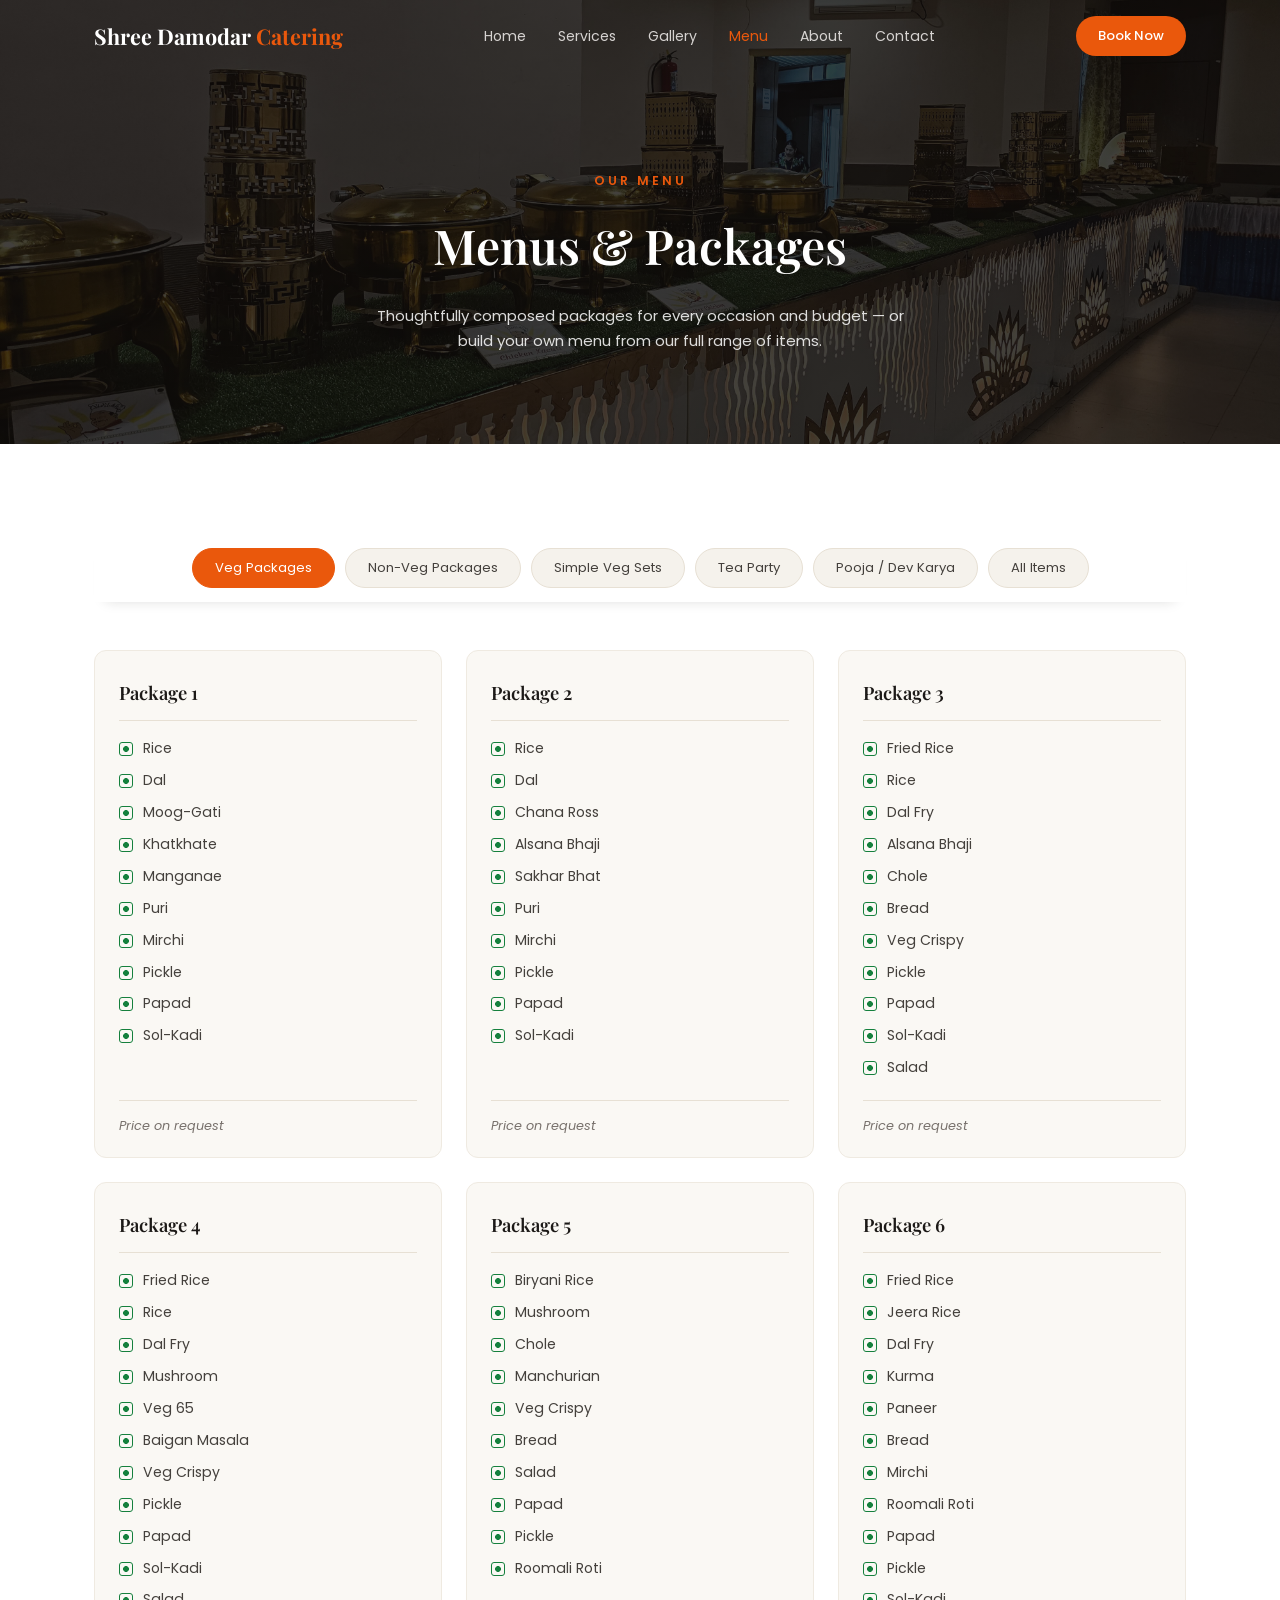
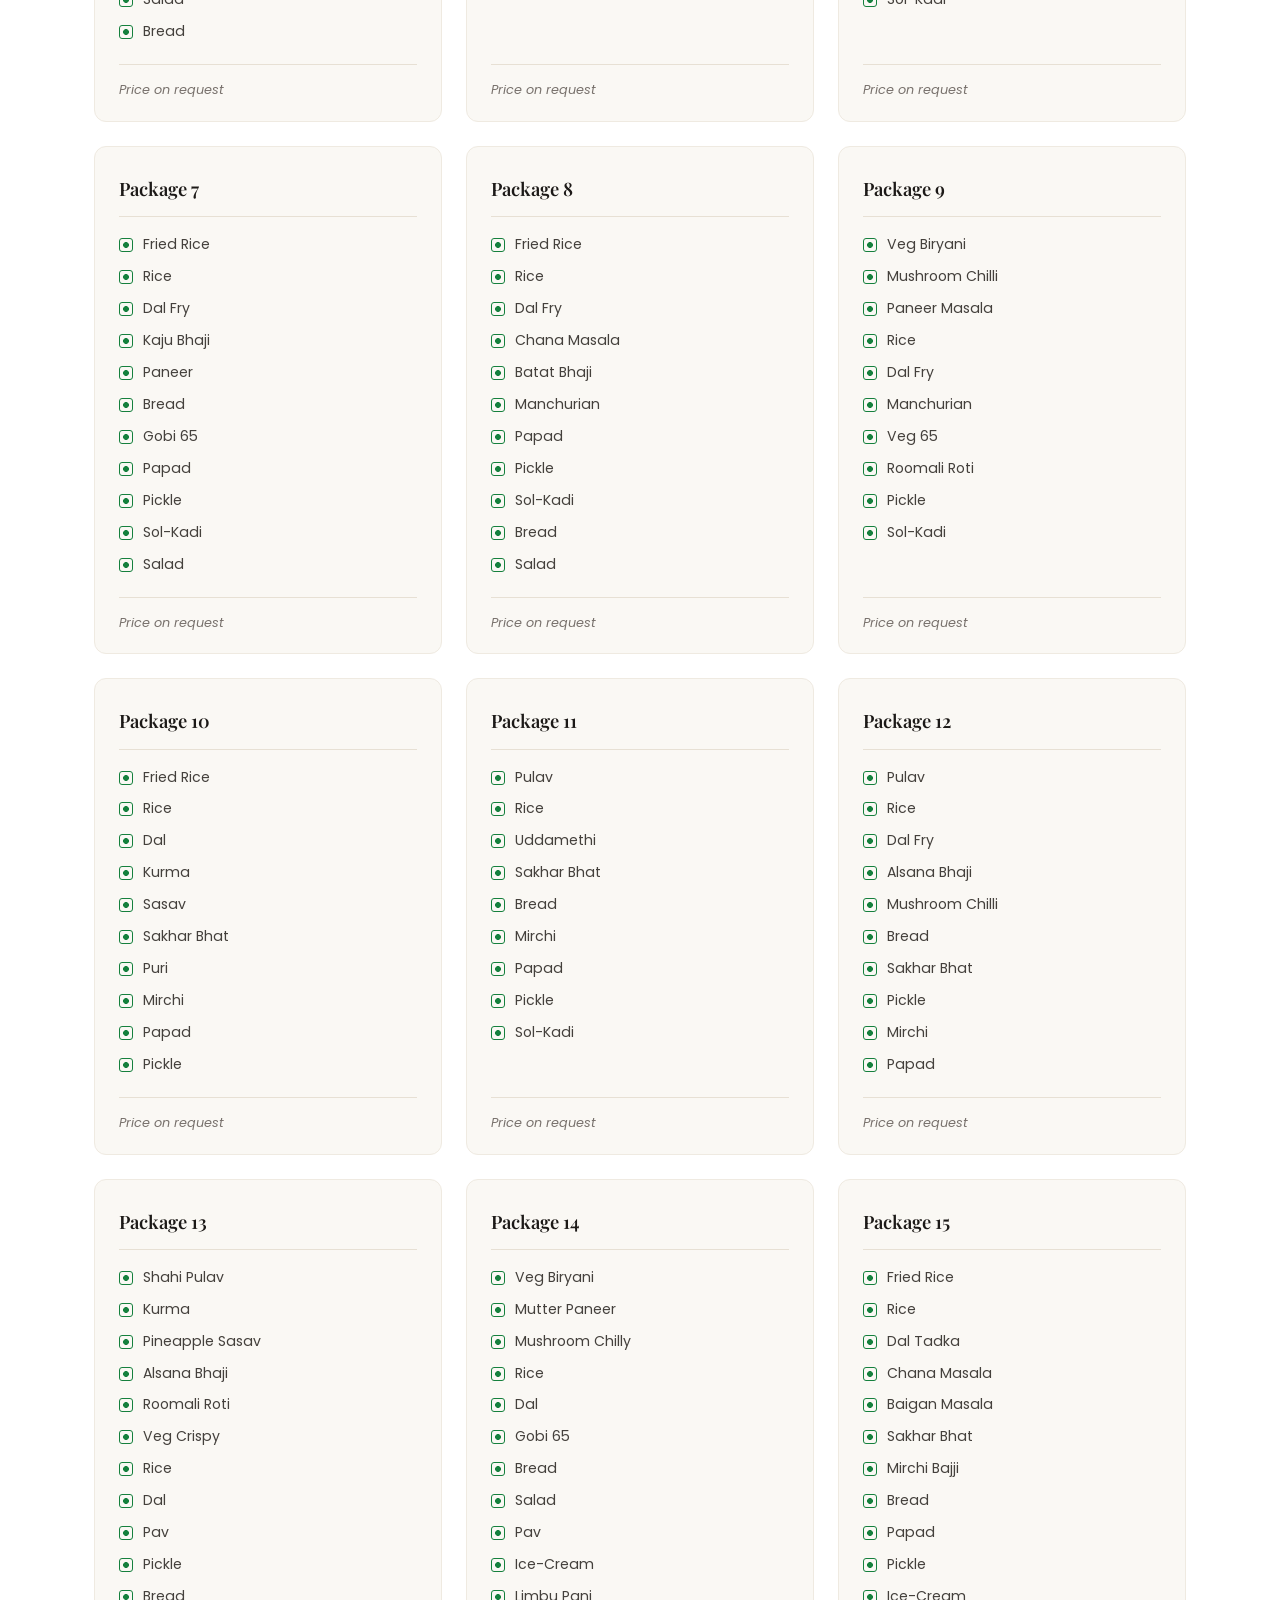
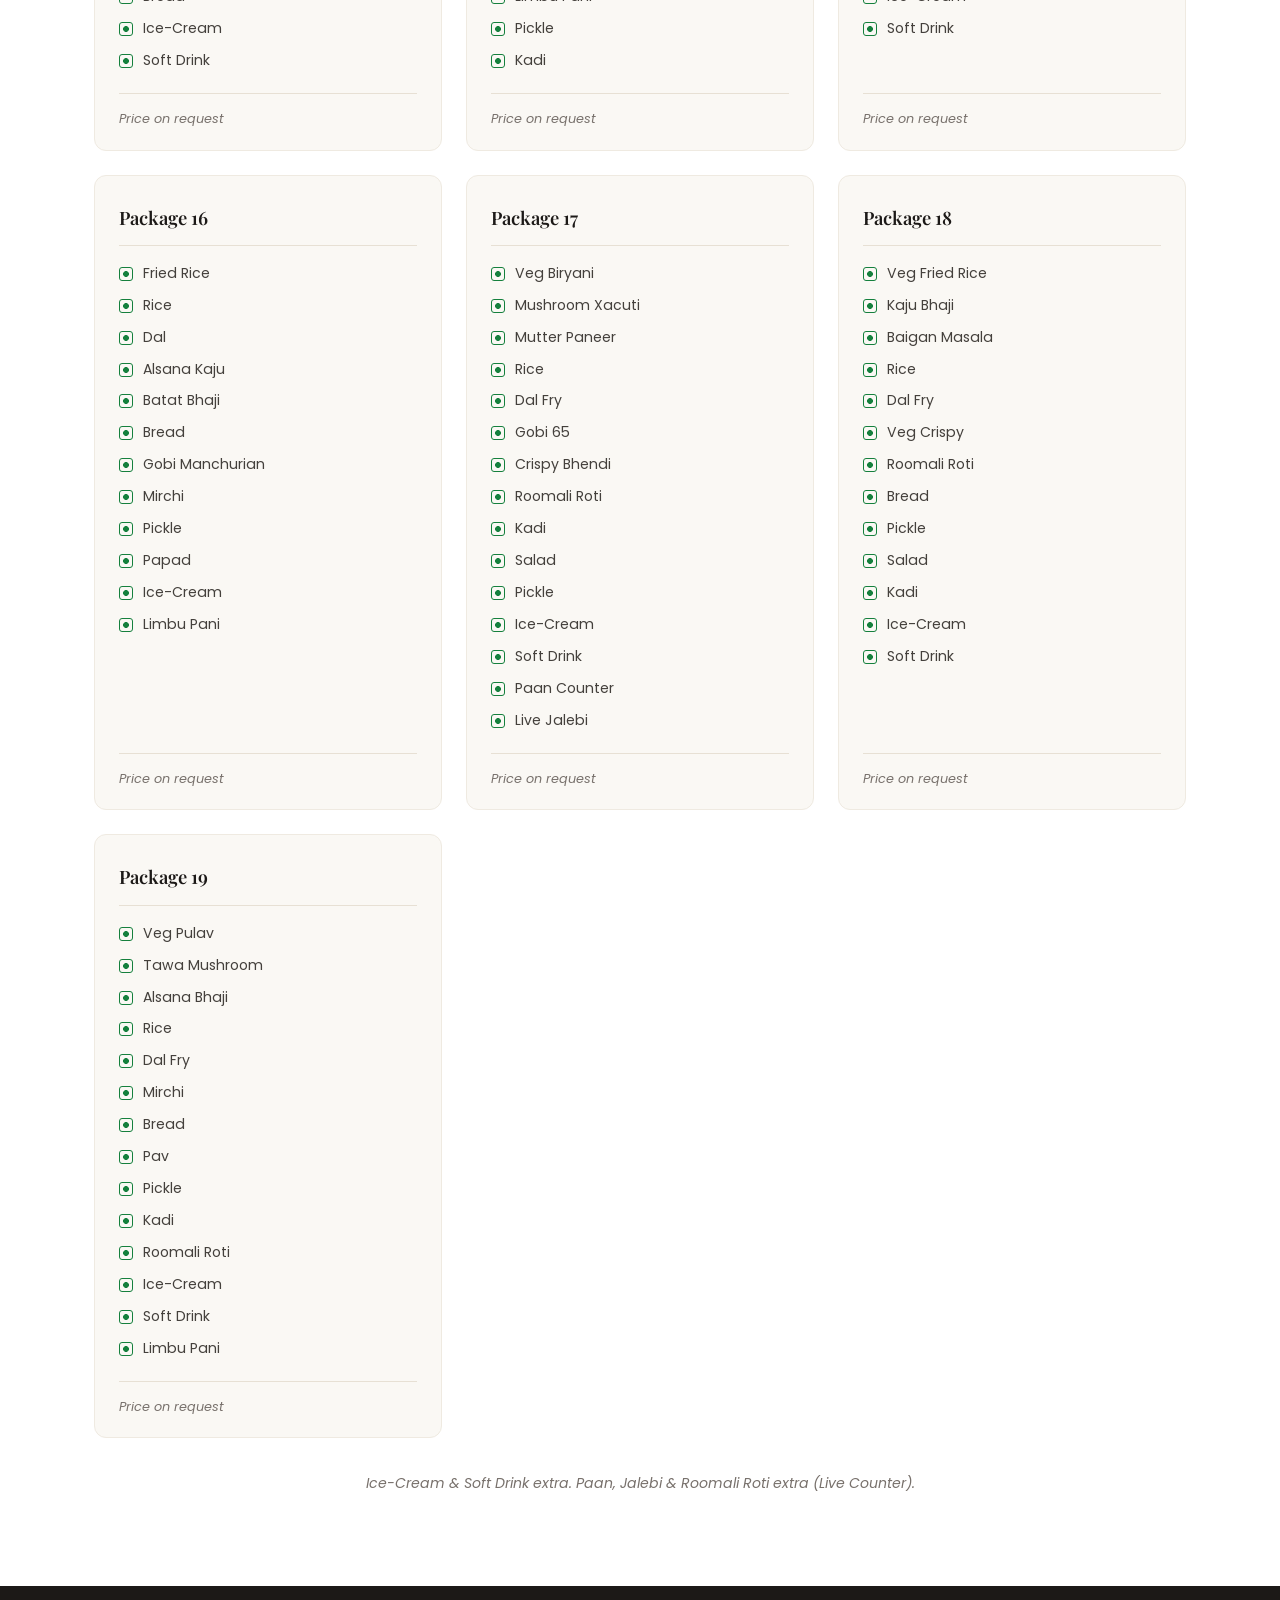
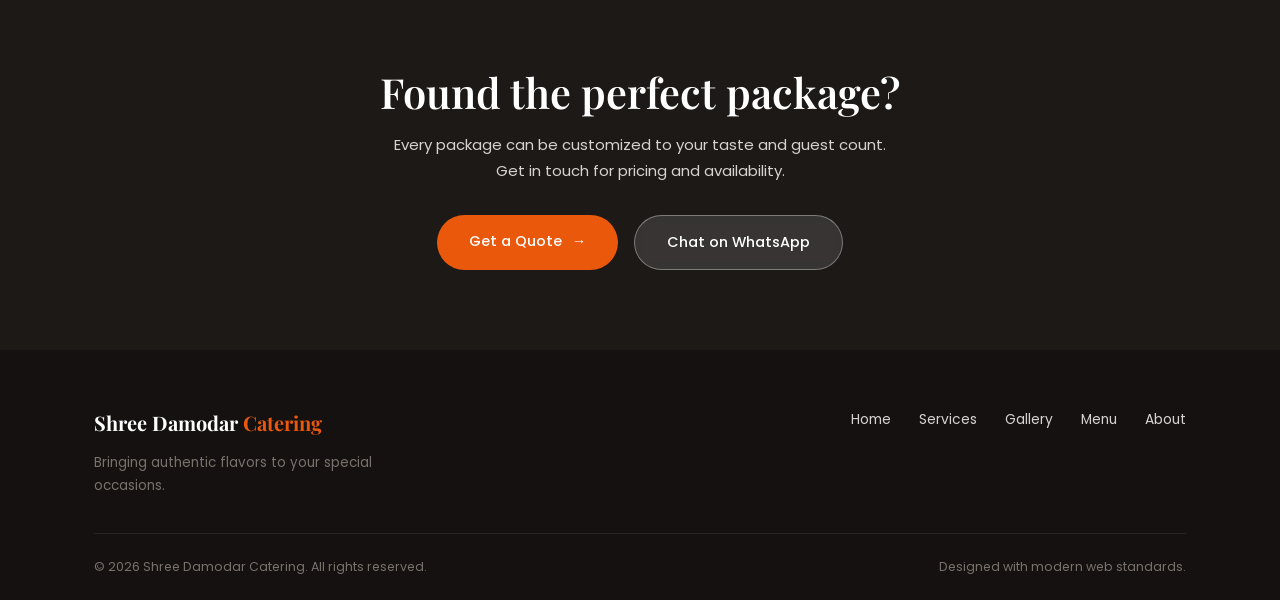
==== menu.html @ 3247e05e "Add interactive navigation and menu tab functionality - Implemented a responsive navigation toggle w" ====
<!DOCTYPE html>
<html lang="en">
<head>
    <meta charset="UTF-8">
    <meta name="viewport" content="width=device-width, initial-scale=1.0">
    <title>Menu &amp; Packages — Shree Damodar Catering</title>
    <meta name="description" content="Veg and non-veg catering packages, tea party menus and full list of items by Shree Damodar Catering, Navelim, Goa.">
    <link rel="stylesheet" href="styles.css">
    <link rel="preconnect" href="https://fonts.googleapis.com">
    <link rel="preconnect" href="https://fonts.gstatic.com" crossorigin>
    <link href="https://fonts.googleapis.com/css2?family=Playfair+Display:ital,wght@0,500;0,600;0,700;1,500&family=Poppins:wght@300;400;500;600&display=swap" rel="stylesheet">
</head>
<body>

    <!-- ============ NAVBAR ============ -->
    <header class="navbar" id="navbar">
        <div class="container nav-inner">
            <a href="index.html" class="brand">Shree&nbsp;Damodar <span>Catering</span></a>
            <nav>
                <ul class="nav-menu" id="nav-menu">
                    <li><a href="index.html">Home</a></li>
                    <li><a href="index.html#services">Services</a></li>
                    <li><a href="index.html#gallery">Gallery</a></li>
                    <li><a href="menu.html" class="nav-active">Menu</a></li>
                    <li><a href="index.html#about">About</a></li>
                    <li><a href="index.html#contact">Contact</a></li>
                    <li class="nav-cta-mobile"><a href="index.html#contact" class="btn btn-primary btn-sm">Book Now</a></li>
                </ul>
            </nav>
            <a href="index.html#contact" class="btn btn-primary btn-sm nav-cta">Book Now</a>
            <button class="nav-toggle" id="nav-toggle" aria-label="Toggle menu" aria-expanded="false">☰</button>
        </div>
    </header>

    <main>
        <!-- ============ PAGE HERO ============ -->
        <section class="page-hero">
            <div class="container">
                <span class="eyebrow">Our Menu</span>
                <h1>Menus &amp; Packages</h1>
                <p>Thoughtfully composed packages for every occasion and budget — or build your own menu from our full range of items.</p>
            </div>
        </section>

        <!-- ============ PACKAGES ============ -->
        <section class="menu-page section">
            <div class="container">
                <div class="menu-tabs" id="menu-tabs">
                    <button class="filter-pill pill-light active" data-tab="panel-veg">Veg Packages</button>
                    <button class="filter-pill pill-light" data-tab="panel-nonveg">Non-Veg Packages</button>
                    <button class="filter-pill pill-light" data-tab="panel-simple">Simple Veg Sets</button>
                    <button class="filter-pill pill-light" data-tab="panel-tea">Tea Party</button>
                    <button class="filter-pill pill-light" data-tab="panel-pooja">Pooja / Dev Karya</button>
                    <button class="filter-pill pill-light" data-tab="panel-alacarte">All Items</button>
                </div>

            <div class="tab-panel active" id="panel-veg">
                <div class="package-grid">
                    <article class="package-card">
                        <div class="pkg-head">
                            <h3>Package 1</h3>
                        </div>
                        <ul>
                            <li>Rice</li>
                            <li>Dal</li>
                            <li>Moog-Gati</li>
                            <li>Khatkhate</li>
                            <li>Manganae</li>
                            <li>Puri</li>
                            <li>Mirchi</li>
                            <li>Pickle</li>
                            <li>Papad</li>
                            <li>Sol-Kadi</li>
                        </ul>
                        <div class="pkg-foot">
                            <span class="pkg-price">Price on request</span>
                        </div>
                    </article>
                    <article class="package-card">
                        <div class="pkg-head">
                            <h3>Package 2</h3>
                        </div>
                        <ul>
                            <li>Rice</li>
                            <li>Dal</li>
                            <li>Chana Ross</li>
                            <li>Alsana Bhaji</li>
                            <li>Sakhar Bhat</li>
                            <li>Puri</li>
                            <li>Mirchi</li>
                            <li>Pickle</li>
                            <li>Papad</li>
                            <li>Sol-Kadi</li>
                        </ul>
                        <div class="pkg-foot">
                            <span class="pkg-price">Price on request</span>
                        </div>
                    </article>
                    <article class="package-card">
                        <div class="pkg-head">
                            <h3>Package 3</h3>
                        </div>
                        <ul>
                            <li>Fried Rice</li>
                            <li>Rice</li>
                            <li>Dal Fry</li>
                            <li>Alsana Bhaji</li>
                            <li>Chole</li>
                            <li>Bread</li>
                            <li>Veg Crispy</li>
                            <li>Pickle</li>
                            <li>Papad</li>
                            <li>Sol-Kadi</li>
                            <li>Salad</li>
                        </ul>
                        <div class="pkg-foot">
                            <span class="pkg-price">Price on request</span>
                        </div>
                    </article>
                    <article class="package-card">
                        <div class="pkg-head">
                            <h3>Package 4</h3>
                        </div>
                        <ul>
                            <li>Fried Rice</li>
                            <li>Rice</li>
                            <li>Dal Fry</li>
                            <li>Mushroom</li>
                            <li>Veg 65</li>
                            <li>Baigan Masala</li>
                            <li>Veg Crispy</li>
                            <li>Pickle</li>
                            <li>Papad</li>
                            <li>Sol-Kadi</li>
                            <li>Salad</li>
                            <li>Bread</li>
                        </ul>
                        <div class="pkg-foot">
                            <span class="pkg-price">Price on request</span>
                        </div>
                    </article>
                    <article class="package-card">
                        <div class="pkg-head">
                            <h3>Package 5</h3>
                        </div>
                        <ul>
                            <li>Biryani Rice</li>
                            <li>Mushroom</li>
                            <li>Chole</li>
                            <li>Manchurian</li>
                            <li>Veg Crispy</li>
                            <li>Bread</li>
                            <li>Salad</li>
                            <li>Papad</li>
                            <li>Pickle</li>
                            <li>Roomali Roti</li>
                        </ul>
                        <div class="pkg-foot">
                            <span class="pkg-price">Price on request</span>
                        </div>
                    </article>
                    <article class="package-card">
                        <div class="pkg-head">
                            <h3>Package 6</h3>
                        </div>
                        <ul>
                            <li>Fried Rice</li>
                            <li>Jeera Rice</li>
                            <li>Dal Fry</li>
                            <li>Kurma</li>
                            <li>Paneer</li>
                            <li>Bread</li>
                            <li>Mirchi</li>
                            <li>Roomali Roti</li>
                            <li>Papad</li>
                            <li>Pickle</li>
                            <li>Sol-Kadi</li>
                        </ul>
                        <div class="pkg-foot">
                            <span class="pkg-price">Price on request</span>
                        </div>
                    </article>
                    <article class="package-card">
                        <div class="pkg-head">
                            <h3>Package 7</h3>
                        </div>
                        <ul>
                            <li>Fried Rice</li>
                            <li>Rice</li>
                            <li>Dal Fry</li>
                            <li>Kaju Bhaji</li>
                            <li>Paneer</li>
                            <li>Bread</li>
                            <li>Gobi 65</li>
                            <li>Papad</li>
                            <li>Pickle</li>
                            <li>Sol-Kadi</li>
                            <li>Salad</li>
                        </ul>
                        <div class="pkg-foot">
                            <span class="pkg-price">Price on request</span>
                        </div>
                    </article>
                    <article class="package-card">
                        <div class="pkg-head">
                            <h3>Package 8</h3>
                        </div>
                        <ul>
                            <li>Fried Rice</li>
                            <li>Rice</li>
                            <li>Dal Fry</li>
                            <li>Chana Masala</li>
                            <li>Batat Bhaji</li>
                            <li>Manchurian</li>
                            <li>Papad</li>
                            <li>Pickle</li>
                            <li>Sol-Kadi</li>
                            <li>Bread</li>
                            <li>Salad</li>
                        </ul>
                        <div class="pkg-foot">
                            <span class="pkg-price">Price on request</span>
                        </div>
                    </article>
                    <article class="package-card">
                        <div class="pkg-head">
                            <h3>Package 9</h3>
                        </div>
                        <ul>
                            <li>Veg Biryani</li>
                            <li>Mushroom Chilli</li>
                            <li>Paneer Masala</li>
                            <li>Rice</li>
                            <li>Dal Fry</li>
                            <li>Manchurian</li>
                            <li>Veg 65</li>
                            <li>Roomali Roti</li>
                            <li>Pickle</li>
                            <li>Sol-Kadi</li>
                        </ul>
                        <div class="pkg-foot">
                            <span class="pkg-price">Price on request</span>
                        </div>
                    </article>
                    <article class="package-card">
                        <div class="pkg-head">
                            <h3>Package 10</h3>
                        </div>
                        <ul>
                            <li>Fried Rice</li>
                            <li>Rice</li>
                            <li>Dal</li>
                            <li>Kurma</li>
                            <li>Sasav</li>
                            <li>Sakhar Bhat</li>
                            <li>Puri</li>
                            <li>Mirchi</li>
                            <li>Papad</li>
                            <li>Pickle</li>
                        </ul>
                        <div class="pkg-foot">
                            <span class="pkg-price">Price on request</span>
                        </div>
                    </article>
                    <article class="package-card">
                        <div class="pkg-head">
                            <h3>Package 11</h3>
                        </div>
                        <ul>
                            <li>Pulav</li>
                            <li>Rice</li>
                            <li>Uddamethi</li>
                            <li>Sakhar Bhat</li>
                            <li>Bread</li>
                            <li>Mirchi</li>
                            <li>Papad</li>
                            <li>Pickle</li>
                            <li>Sol-Kadi</li>
                        </ul>
                        <div class="pkg-foot">
                            <span class="pkg-price">Price on request</span>
                        </div>
                    </article>
                    <article class="package-card">
                        <div class="pkg-head">
                            <h3>Package 12</h3>
                        </div>
                        <ul>
                            <li>Pulav</li>
                            <li>Rice</li>
                            <li>Dal Fry</li>
                            <li>Alsana Bhaji</li>
                            <li>Mushroom Chilli</li>
                            <li>Bread</li>
                            <li>Sakhar Bhat</li>
                            <li>Pickle</li>
                            <li>Mirchi</li>
                            <li>Papad</li>
                        </ul>
                        <div class="pkg-foot">
                            <span class="pkg-price">Price on request</span>
                        </div>
                    </article>
                    <article class="package-card">
                        <div class="pkg-head">
                            <h3>Package 13</h3>
                        </div>
                        <ul>
                            <li>Shahi Pulav</li>
                            <li>Kurma</li>
                            <li>Pineapple Sasav</li>
                            <li>Alsana Bhaji</li>
                            <li>Roomali Roti</li>
                            <li>Veg Crispy</li>
                            <li>Rice</li>
                            <li>Dal</li>
                            <li>Pav</li>
                            <li>Pickle</li>
                            <li>Bread</li>
                            <li>Ice-Cream</li>
                            <li>Soft Drink</li>
                        </ul>
                        <div class="pkg-foot">
                            <span class="pkg-price">Price on request</span>
                        </div>
                    </article>
                    <article class="package-card">
                        <div class="pkg-head">
                            <h3>Package 14</h3>
                        </div>
                        <ul>
                            <li>Veg Biryani</li>
                            <li>Mutter Paneer</li>
                            <li>Mushroom Chilly</li>
                            <li>Rice</li>
                            <li>Dal</li>
                            <li>Gobi 65</li>
                            <li>Bread</li>
                            <li>Salad</li>
                            <li>Pav</li>
                            <li>Ice-Cream</li>
                            <li>Limbu Pani</li>
                            <li>Pickle</li>
                            <li>Kadi</li>
                        </ul>
                        <div class="pkg-foot">
                            <span class="pkg-price">Price on request</span>
                        </div>
                    </article>
                    <article class="package-card">
                        <div class="pkg-head">
                            <h3>Package 15</h3>
                        </div>
                        <ul>
                            <li>Fried Rice</li>
                            <li>Rice</li>
                            <li>Dal Tadka</li>
                            <li>Chana Masala</li>
                            <li>Baigan Masala</li>
                            <li>Sakhar Bhat</li>
                            <li>Mirchi Bajji</li>
                            <li>Bread</li>
                            <li>Papad</li>
                            <li>Pickle</li>
                            <li>Ice-Cream</li>
                            <li>Soft Drink</li>
                        </ul>
                        <div class="pkg-foot">
                            <span class="pkg-price">Price on request</span>
                        </div>
                    </article>
                    <article class="package-card">
                        <div class="pkg-head">
                            <h3>Package 16</h3>
                        </div>
                        <ul>
                            <li>Fried Rice</li>
                            <li>Rice</li>
                            <li>Dal</li>
                            <li>Alsana Kaju</li>
                            <li>Batat Bhaji</li>
                            <li>Bread</li>
                            <li>Gobi Manchurian</li>
                            <li>Mirchi</li>
                            <li>Pickle</li>
                            <li>Papad</li>
                            <li>Ice-Cream</li>
                            <li>Limbu Pani</li>
                        </ul>
                        <div class="pkg-foot">
                            <span class="pkg-price">Price on request</span>
                        </div>
                    </article>
                    <article class="package-card">
                        <div class="pkg-head">
                            <h3>Package 17</h3>
                        </div>
                        <ul>
                            <li>Veg Biryani</li>
                            <li>Mushroom Xacuti</li>
                            <li>Mutter Paneer</li>
                            <li>Rice</li>
                            <li>Dal Fry</li>
                            <li>Gobi 65</li>
                            <li>Crispy Bhendi</li>
                            <li>Roomali Roti</li>
                            <li>Kadi</li>
                            <li>Salad</li>
                            <li>Pickle</li>
                            <li>Ice-Cream</li>
                            <li>Soft Drink</li>
                            <li>Paan Counter</li>
                            <li>Live Jalebi</li>
                        </ul>
                        <div class="pkg-foot">
                            <span class="pkg-price">Price on request</span>
                        </div>
                    </article>
                    <article class="package-card">
                        <div class="pkg-head">
                            <h3>Package 18</h3>
                        </div>
                        <ul>
                            <li>Veg Fried Rice</li>
                            <li>Kaju Bhaji</li>
                            <li>Baigan Masala</li>
                            <li>Rice</li>
                            <li>Dal Fry</li>
                            <li>Veg Crispy</li>
                            <li>Roomali Roti</li>
                            <li>Bread</li>
                            <li>Pickle</li>
                            <li>Salad</li>
                            <li>Kadi</li>
                            <li>Ice-Cream</li>
                            <li>Soft Drink</li>
                        </ul>
                        <div class="pkg-foot">
                            <span class="pkg-price">Price on request</span>
                        </div>
                    </article>
                    <article class="package-card">
                        <div class="pkg-head">
                            <h3>Package 19</h3>
                        </div>
                        <ul>
                            <li>Veg Pulav</li>
                            <li>Tawa Mushroom</li>
                            <li>Alsana Bhaji</li>
                            <li>Rice</li>
                            <li>Dal Fry</li>
                            <li>Mirchi</li>
                            <li>Bread</li>
                            <li>Pav</li>
                            <li>Pickle</li>
                            <li>Kadi</li>
                            <li>Roomali Roti</li>
                            <li>Ice-Cream</li>
                            <li>Soft Drink</li>
                            <li>Limbu Pani</li>
                        </ul>
                        <div class="pkg-foot">
                            <span class="pkg-price">Price on request</span>
                        </div>
                    </article>
                </div>
                <p class="menu-notes">Ice-Cream &amp; Soft Drink extra. Paan, Jalebi &amp; Roomali Roti extra (Live Counter).</p>
            </div>
            <div class="tab-panel" id="panel-nonveg">
                <div class="package-grid">
                    <article class="package-card">
                        <div class="pkg-head">
                            <h3>Package 1</h3>
                        </div>
                        <ul>
                            <li class="nv">Chicken Xacuti</li>
                            <li>Fried Rice</li>
                            <li>Veg Gravy</li>
                            <li>Bread</li>
                            <li>Salad</li>
                        </ul>
                        <div class="pkg-foot">
                            <span class="pkg-price">Price on request</span>
                        </div>
                    </article>
                    <article class="package-card">
                        <div class="pkg-head">
                            <h3>Package 2</h3>
                        </div>
                        <ul>
                            <li class="nv">Chicken Xacuti</li>
                            <li class="nv">Chicken Sukka</li>
                            <li>Fried Rice</li>
                            <li>Veg Gravy</li>
                            <li>Rice</li>
                            <li class="nv">Prawns Curry</li>
                            <li>Bread</li>
                            <li>Salad</li>
                        </ul>
                        <div class="pkg-foot">
                            <span class="pkg-price">Price on request</span>
                        </div>
                    </article>
                    <article class="package-card">
                        <div class="pkg-head">
                            <h3>Package 3</h3>
                        </div>
                        <ul>
                            <li class="nv">Chicken Masala</li>
                            <li class="nv">Butter Chicken</li>
                            <li>Fried Rice</li>
                            <li>Rice</li>
                            <li class="nv">Prawns Curry</li>
                            <li>Veg Gravy</li>
                            <li>Bread</li>
                            <li>Salad</li>
                        </ul>
                        <div class="pkg-foot">
                            <span class="pkg-price">Price on request</span>
                        </div>
                    </article>
                    <article class="package-card">
                        <div class="pkg-head">
                            <h3>Package 4</h3>
                        </div>
                        <ul>
                            <li class="nv">Butter Chicken</li>
                            <li class="nv">Chilli Chicken</li>
                            <li>Fried Rice</li>
                            <li>Veg Gravy</li>
                            <li class="nv">Chicken 65</li>
                            <li>Bread</li>
                            <li>Salad</li>
                            <li>Roomali Roti</li>
                        </ul>
                        <div class="pkg-foot">
                            <span class="pkg-price">Price on request</span>
                        </div>
                    </article>
                    <article class="package-card">
                        <div class="pkg-head">
                            <h3>Package 5</h3>
                        </div>
                        <ul>
                            <li class="nv">Chicken Biryani</li>
                            <li class="nv">Chicken Gravy</li>
                            <li class="nv">Chicken 65</li>
                            <li>Veg Gravy</li>
                            <li>Bread</li>
                            <li>Salad</li>
                            <li>Veg Pulav</li>
                        </ul>
                        <div class="pkg-foot">
                            <span class="pkg-price">Price on request</span>
                        </div>
                    </article>
                    <article class="package-card">
                        <div class="pkg-head">
                            <h3>Package 6</h3>
                        </div>
                        <ul>
                            <li class="nv">Chicken Xacuti</li>
                            <li class="nv">Chicken Cafreal</li>
                            <li>Fried Rice</li>
                            <li>Rice</li>
                            <li class="nv">Prawns Curry</li>
                            <li>Veg Gravy</li>
                            <li>Bread</li>
                            <li>Salad</li>
                            <li>Roomali Roti</li>
                            <li class="nv">Chicken 65</li>
                        </ul>
                        <div class="pkg-foot">
                            <span class="pkg-price">Price on request</span>
                        </div>
                    </article>
                    <article class="package-card">
                        <div class="pkg-head">
                            <h3>Package 7</h3>
                        </div>
                        <ul>
                            <li class="nv">Chicken Xacuti</li>
                            <li class="nv">Chilli Chicken</li>
                            <li>Fried Rice</li>
                            <li>Veg Gravy</li>
                            <li>Gobi Manchurian</li>
                            <li>Noodles</li>
                            <li>Rice</li>
                            <li class="nv">Prawns Curry</li>
                            <li class="nv">Kismoor</li>
                            <li>Bread</li>
                            <li>Salad</li>
                            <li class="nv">Chicken 65</li>
                        </ul>
                        <div class="pkg-foot">
                            <span class="pkg-price">Price on request</span>
                        </div>
                    </article>
                    <article class="package-card">
                        <div class="pkg-head">
                            <h3>Package 8</h3>
                        </div>
                        <ul>
                            <li>Fried Rice</li>
                            <li class="nv">Chicken Sukka</li>
                            <li class="nv">Chicken 65</li>
                            <li class="nv">Mutton Xacuti</li>
                            <li>Veg Gravy</li>
                            <li>Veg Manchurian</li>
                            <li>Noodles</li>
                            <li>Rice</li>
                            <li class="nv">Prawns Curry</li>
                            <li class="nv">Kismoor</li>
                            <li>Bread</li>
                            <li>Salad</li>
                            <li>Roomali Roti</li>
                        </ul>
                        <div class="pkg-foot">
                            <span class="pkg-price">Price on request</span>
                        </div>
                    </article>
                    <article class="package-card">
                        <div class="pkg-head">
                            <h3>Package 9</h3>
                        </div>
                        <ul>
                            <li class="nv">Chicken Xacuti</li>
                            <li>Veg Gravy</li>
                            <li>Fried Rice</li>
                            <li>Rice</li>
                            <li class="nv">Prawns Curry</li>
                            <li>Salad</li>
                            <li>Bread</li>
                        </ul>
                        <div class="pkg-foot">
                            <span class="pkg-price">Price on request</span>
                        </div>
                    </article>
                    <article class="package-card">
                        <div class="pkg-head">
                            <h3>Package 10</h3>
                        </div>
                        <ul>
                            <li class="nv">Chicken Xacuti</li>
                            <li class="nv">Chicken 65</li>
                            <li>Fried Rice</li>
                            <li>Rice</li>
                            <li class="nv">Prawns Curry</li>
                            <li>Bread</li>
                            <li>Salad</li>
                            <li class="nv">Kismoor</li>
                        </ul>
                        <div class="pkg-foot">
                            <span class="pkg-price">Price on request</span>
                        </div>
                    </article>
                </div>
                <p class="menu-notes">Ice-Cream &amp; Soft Drink extra. Fish Fry extra.</p>
            </div>
            <div class="tab-panel" id="panel-simple">
                <div class="package-grid">
                    <article class="package-card">
                        <div class="pkg-head">
                            <h3>Set 1</h3>
                        </div>
                        <ul>
                            <li>Rice</li>
                            <li>Dal</li>
                            <li>Moog-Gati</li>
                            <li>Khatkhate</li>
                            <li>Manganae</li>
                            <li>Suki Bhaji</li>
                            <li>Puri</li>
                            <li>Papad</li>
                            <li>Pickle</li>
                            <li>Kadi</li>
                            <li>Mirchi Bajji</li>
                        </ul>
                        <div class="pkg-foot">
                            <span class="pkg-price">Price on request</span>
                        </div>
                    </article>
                    <article class="package-card">
                        <div class="pkg-head">
                            <h3>Set 2</h3>
                        </div>
                        <ul>
                            <li>Pulav</li>
                            <li>Chana Masala</li>
                            <li>Batata Bhaji</li>
                            <li>Gobi Manchurian</li>
                            <li>Mirchi Bajji</li>
                            <li>Bread</li>
                            <li>Seviyan Kheer</li>
                        </ul>
                        <div class="pkg-foot">
                            <span class="pkg-price">Price on request</span>
                        </div>
                    </article>
                    <article class="package-card">
                        <div class="pkg-head">
                            <h3>Set 3</h3>
                        </div>
                        <ul>
                            <li>Fried Rice</li>
                            <li>Mushroom</li>
                            <li>Paneer</li>
                            <li>Gobi Manchurian</li>
                            <li>Mirchi Bajji</li>
                            <li>Bread</li>
                            <li>Seviyan Kheer</li>
                        </ul>
                        <div class="pkg-foot">
                            <span class="pkg-price">Price on request</span>
                        </div>
                    </article>
                    <article class="package-card">
                        <div class="pkg-head">
                            <h3>Set 4</h3>
                        </div>
                        <ul>
                            <li>Fried Rice</li>
                            <li>Alsana Bhaji</li>
                            <li>Chole</li>
                            <li>Gobi 65</li>
                            <li>Mirchi Bajji</li>
                            <li>Bread</li>
                            <li>Seviyan Kheer</li>
                        </ul>
                        <div class="pkg-foot">
                            <span class="pkg-price">Price on request</span>
                        </div>
                    </article>
                    <article class="package-card">
                        <div class="pkg-head">
                            <h3>Set 5</h3>
                        </div>
                        <ul>
                            <li>Fried Rice</li>
                            <li>Matar Paneer</li>
                            <li>Kurma</li>
                            <li>Gobi Manchurian</li>
                            <li>Mirchi Bajji</li>
                            <li>Bread</li>
                            <li>Sakhar Bhat</li>
                        </ul>
                        <div class="pkg-foot">
                            <span class="pkg-price">Price on request</span>
                        </div>
                    </article>
                    <article class="package-card">
                        <div class="pkg-head">
                            <h3>Set 6</h3>
                        </div>
                        <ul>
                            <li>Fried Rice</li>
                            <li>Chole</li>
                            <li>Alsana Bhaji</li>
                            <li>Rice</li>
                            <li>Dal Fry</li>
                            <li>Bread</li>
                            <li>Sakhar Bhat</li>
                        </ul>
                        <div class="pkg-foot">
                            <span class="pkg-price">Price on request</span>
                        </div>
                    </article>
                    <article class="package-card">
                        <div class="pkg-head">
                            <h3>Set 7</h3>
                        </div>
                        <ul>
                            <li>Veg Biryani</li>
                            <li>Kurma</li>
                            <li>Raita</li>
                            <li>Mirchi Bajji</li>
                            <li>Gobi Manchurian</li>
                        </ul>
                        <div class="pkg-foot">
                            <span class="pkg-price">Price on request</span>
                        </div>
                    </article>
                    <article class="package-card">
                        <div class="pkg-head">
                            <h3>Set 8</h3>
                        </div>
                        <ul>
                            <li>Rice</li>
                            <li>Dal</li>
                            <li>Chana Ross</li>
                            <li>Khatkhate</li>
                            <li>Manganae</li>
                            <li>Mirchi Bajji</li>
                            <li>Kadi</li>
                            <li>Papad</li>
                            <li>Pickle</li>
                        </ul>
                        <div class="pkg-foot">
                            <span class="pkg-price">Price on request</span>
                        </div>
                    </article>
                    <article class="package-card">
                        <div class="pkg-head">
                            <h3>Set 9</h3>
                        </div>
                        <ul>
                            <li>Rice</li>
                            <li>Uddamethi</li>
                            <li>Alsana Bhaji</li>
                            <li>Suki Bhaji</li>
                            <li>Mirchi Bajji</li>
                            <li>Puri</li>
                            <li>Papad</li>
                        </ul>
                        <div class="pkg-foot">
                            <span class="pkg-price">Price on request</span>
                        </div>
                    </article>
                    <article class="package-card">
                        <div class="pkg-head">
                            <h3>Set 10</h3>
                        </div>
                        <ul>
                            <li>Fried Rice</li>
                            <li>Alsana Bhaji</li>
                            <li>Mushroom Chilly</li>
                            <li>Mirchi Bajji</li>
                            <li>Carrot Kheer</li>
                            <li>Bread</li>
                            <li>Soft Drink</li>
                        </ul>
                        <div class="pkg-foot">
                            <span class="pkg-price">Price on request</span>
                        </div>
                    </article>
                    <article class="package-card">
                        <div class="pkg-head">
                            <h3>Set 11</h3>
                        </div>
                        <ul>
                            <li>Fried Rice</li>
                            <li>Mushroom</li>
                            <li>Pineapple Sasav</li>
                            <li>Gobi Manchurian</li>
                            <li>Mirchi Bajji</li>
                            <li>Bread</li>
                            <li>Salad</li>
                            <li>Seviyan Kheer</li>
                            <li>Soft Drink</li>
                        </ul>
                        <div class="pkg-foot">
                            <span class="pkg-price">Price on request</span>
                        </div>
                    </article>
                    <article class="package-card">
                        <div class="pkg-head">
                            <h3>Set 12</h3>
                        </div>
                        <ul>
                            <li>Pulav</li>
                            <li>Chole</li>
                            <li>Kurma</li>
                            <li>Bread</li>
                            <li>Seviyan Kheer</li>
                        </ul>
                        <div class="pkg-foot">
                            <span class="pkg-price">Price on request</span>
                        </div>
                    </article>
                    <article class="package-card">
                        <div class="pkg-head">
                            <h3>Set 13</h3>
                        </div>
                        <ul>
                            <li>Fried Rice</li>
                            <li>Alsana Bhaji</li>
                            <li>Mushroom Chilly</li>
                            <li>Mirchi Bajji</li>
                            <li>Gobi Manchurian</li>
                            <li>Bread</li>
                            <li>Salad</li>
                            <li>Seviyan Kheer</li>
                        </ul>
                        <div class="pkg-foot">
                            <span class="pkg-price">Price on request</span>
                        </div>
                    </article>
                    <article class="package-card">
                        <div class="pkg-head">
                            <h3>Set 14</h3>
                        </div>
                        <ul>
                            <li>Fried Rice</li>
                            <li>Mushroom Xacuti</li>
                            <li>Matar Paneer</li>
                            <li>Gobi 65</li>
                            <li>Mirchi Bajji</li>
                            <li>Carrot Kheer</li>
                            <li>Bread</li>
                            <li>Salad</li>
                        </ul>
                        <div class="pkg-foot">
                            <span class="pkg-price">Price on request</span>
                        </div>
                    </article>
                    <article class="package-card">
                        <div class="pkg-head">
                            <h3>Set 15</h3>
                        </div>
                        <ul>
                            <li>Fried Rice</li>
                            <li>Kurma</li>
                            <li>Matar Paneer</li>
                            <li>Mirchi Bajji</li>
                            <li>Gobi Manchurian</li>
                            <li>Bread</li>
                            <li>Salad</li>
                            <li>Kadi</li>
                            <li>Manganae</li>
                        </ul>
                        <div class="pkg-foot">
                            <span class="pkg-price">Price on request</span>
                        </div>
                    </article>
                    <article class="package-card">
                        <div class="pkg-head">
                            <h3>Set 16</h3>
                        </div>
                        <ul>
                            <li>Pulav</li>
                            <li>Chana Masala</li>
                            <li>Sasav</li>
                            <li>Mirchi Bajji</li>
                            <li>Gobi Manchurian</li>
                            <li>Bread</li>
                            <li>Salad</li>
                            <li>Kadi</li>
                            <li>Seviyan Kheer</li>
                        </ul>
                        <div class="pkg-foot">
                            <span class="pkg-price">Price on request</span>
                        </div>
                    </article>
                    <article class="package-card">
                        <div class="pkg-head">
                            <h3>Set 17</h3>
                        </div>
                        <ul>
                            <li>Fried Rice</li>
                            <li>Chole</li>
                            <li>Alsana Bhaji</li>
                            <li>Mirchi Bajji</li>
                            <li>Gobi 65</li>
                            <li>Bread</li>
                            <li>Salad</li>
                            <li>Kadi</li>
                            <li>Ice Cream</li>
                            <li>Soft Drink</li>
                        </ul>
                        <div class="pkg-foot">
                            <span class="pkg-price">Price on request</span>
                        </div>
                    </article>
                    <article class="package-card">
                        <div class="pkg-head">
                            <h3>Set 18</h3>
                        </div>
                        <ul>
                            <li>Rice</li>
                            <li>Dal</li>
                            <li>Khatkhate</li>
                            <li>Papad</li>
                            <li>Pickle</li>
                            <li>Kadi</li>
                            <li>Mirchi Bajji</li>
                        </ul>
                        <div class="pkg-foot">
                            <span class="pkg-price">Price on request</span>
                        </div>
                    </article>
                    <article class="package-card">
                        <div class="pkg-head">
                            <h3>Set 19</h3>
                        </div>
                        <ul>
                            <li>Rice</li>
                            <li>Uddamethi</li>
                            <li>Moog-Gati</li>
                            <li>Papad</li>
                            <li>Pickle</li>
                            <li>Kadi</li>
                            <li>Mirchi Bajji</li>
                        </ul>
                        <div class="pkg-foot">
                            <span class="pkg-price">Price on request</span>
                        </div>
                    </article>
                </div>
            </div>
            <div class="tab-panel" id="panel-tea">
                <div class="package-grid">
                    <article class="package-card">
                        <div class="pkg-head">
                            <h3>Tea Party 14</h3>
                        </div>
                        <ul>
                            <li>Fried Rice</li>
                            <li>Alsana Bhaji</li>
                            <li>Bread</li>
                            <li>Mirchi</li>
                            <li>Tea</li>
                        </ul>
                        <div class="pkg-foot">
                            <span class="pkg-price">Price on request</span>
                        </div>
                    </article>
                    <article class="package-card">
                        <div class="pkg-head">
                            <h3>Tea Party 15</h3>
                        </div>
                        <ul>
                            <li>Pulav</li>
                            <li>Mushroom</li>
                            <li>Bread</li>
                            <li>Batatwada</li>
                            <li>Tea</li>
                        </ul>
                        <div class="pkg-foot">
                            <span class="pkg-price">Price on request</span>
                        </div>
                    </article>
                    <article class="package-card">
                        <div class="pkg-head">
                            <h3>Tea Party 16</h3>
                        </div>
                        <ul>
                            <li>Alsana Bhaji</li>
                            <li>Batatwada</li>
                            <li>Puri</li>
                            <li>Mirchi</li>
                            <li>Tea</li>
                        </ul>
                        <div class="pkg-foot">
                            <span class="pkg-price">Price on request</span>
                        </div>
                    </article>
                    <article class="package-card">
                        <div class="pkg-head">
                            <h3>Tea Party 17</h3>
                        </div>
                        <ul>
                            <li>Tea</li>
                            <li>Coffee</li>
                            <li>Sheera</li>
                            <li>Poha</li>
                            <li>Potato Wada</li>
                        </ul>
                        <div class="pkg-foot">
                            <span class="pkg-price">Price on request</span>
                        </div>
                    </article>
                    <article class="package-card">
                        <div class="pkg-head">
                            <h3>Tea Party 18</h3>
                        </div>
                        <ul>
                            <li>Tea</li>
                            <li>Coffee</li>
                            <li>Upit</li>
                            <li>Poha</li>
                        </ul>
                        <div class="pkg-foot">
                            <span class="pkg-price">Price on request</span>
                        </div>
                    </article>
                    <article class="package-card">
                        <div class="pkg-head">
                            <h3>Tea Party 19</h3>
                        </div>
                        <ul>
                            <li>Tea</li>
                            <li>Pineapple Sheera</li>
                            <li>Upit</li>
                            <li>Potato Wada</li>
                        </ul>
                        <div class="pkg-foot">
                            <span class="pkg-price">Price on request</span>
                        </div>
                    </article>
                    <article class="package-card">
                        <div class="pkg-head">
                            <h3>Tea Party 20</h3>
                        </div>
                        <ul>
                            <li>Tea</li>
                            <li>Bhaji</li>
                            <li>Pav</li>
                            <li>Mirchi</li>
                        </ul>
                        <div class="pkg-foot">
                            <span class="pkg-price">Price on request</span>
                        </div>
                    </article>
                    <article class="package-card">
                        <div class="pkg-head">
                            <h3>Tea Party 21</h3>
                        </div>
                        <ul>
                            <li>Tea</li>
                            <li>Poha</li>
                            <li>Potato Wada</li>
                        </ul>
                        <div class="pkg-foot">
                            <span class="pkg-price">Price on request</span>
                        </div>
                    </article>
                    <article class="package-card">
                        <div class="pkg-head">
                            <h3>Tea Party 22</h3>
                        </div>
                        <ul>
                            <li>Tea</li>
                            <li>Kasai</li>
                            <li>Bhaji</li>
                            <li>Pav</li>
                        </ul>
                        <div class="pkg-foot">
                            <span class="pkg-price">Price on request</span>
                        </div>
                    </article>
                </div>
            </div>
            <div class="tab-panel" id="panel-pooja">
                <div class="package-grid">
                    <article class="package-card">
                        <div class="pkg-head">
                            <h3>Set 1</h3>
                        </div>
                        <ul>
                            <li>Rice</li>
                            <li>Dal</li>
                            <li>Chana Ross</li>
                            <li>Moog-Gati</li>
                            <li>Sooji</li>
                            <li>Puri</li>
                            <li>Mirchi</li>
                            <li>Pickle</li>
                            <li>Salad</li>
                            <li>Kadi</li>
                        </ul>
                        <div class="pkg-foot">
                            <span class="pkg-price">Price on request</span>
                        </div>
                    </article>
                    <article class="package-card">
                        <div class="pkg-head">
                            <h3>Set 2</h3>
                        </div>
                        <ul>
                            <li>Rice</li>
                            <li>Dal</li>
                            <li>Moog-Gati</li>
                            <li>Alsana Bhaji</li>
                            <li>Seviyan Kheer</li>
                            <li>Puri</li>
                            <li>Mirchi</li>
                            <li>Pickle</li>
                            <li>Salad</li>
                            <li>Kadi</li>
                            <li>Suki Bhaji</li>
                        </ul>
                        <div class="pkg-foot">
                            <span class="pkg-price">Price on request</span>
                        </div>
                    </article>
                    <article class="package-card">
                        <div class="pkg-head">
                            <h3>Set 3</h3>
                        </div>
                        <ul>
                            <li>Rice</li>
                            <li>Tora Ros</li>
                            <li>Khatkhate</li>
                            <li>Alsana Bhaji</li>
                            <li>Sakhar Bhat</li>
                            <li>Puri</li>
                            <li>Mirchi</li>
                            <li>Pickle</li>
                            <li>Salad</li>
                            <li>Papad</li>
                            <li>Suki Bhaji</li>
                        </ul>
                        <div class="pkg-foot">
                            <span class="pkg-price">Price on request</span>
                        </div>
                    </article>
                    <article class="package-card">
                        <div class="pkg-head">
                            <h3>Set 4</h3>
                        </div>
                        <ul>
                            <li>Rice</li>
                            <li>Uddamethi</li>
                            <li>Sooji</li>
                            <li>Suki Bhaji</li>
                            <li>Mirchi</li>
                            <li>Pickle</li>
                            <li>Salad</li>
                            <li>Kadi</li>
                            <li>Khatkhate</li>
                        </ul>
                        <div class="pkg-foot">
                            <span class="pkg-price">Price on request</span>
                        </div>
                    </article>
                    <article class="package-card">
                        <div class="pkg-head">
                            <h3>Set 5</h3>
                        </div>
                        <ul>
                            <li>Rice</li>
                            <li>Dal</li>
                            <li>Chana Ross</li>
                            <li>Seviyan Kheer</li>
                            <li>Suki Bhaji</li>
                            <li>Puri</li>
                            <li>Mirchi</li>
                            <li>Pickle</li>
                            <li>Salad</li>
                            <li>Sasav</li>
                        </ul>
                        <div class="pkg-foot">
                            <span class="pkg-price">Price on request</span>
                        </div>
                    </article>
                    <article class="package-card">
                        <div class="pkg-head">
                            <h3>Set 6</h3>
                        </div>
                        <ul>
                            <li>Rice</li>
                            <li>Dal</li>
                            <li>Khatkhate</li>
                            <li>Moog-Gati</li>
                            <li>Manganae</li>
                            <li>Mirchi</li>
                            <li>Papad</li>
                            <li>Pickle</li>
                            <li>Sasav</li>
                        </ul>
                        <div class="pkg-foot">
                            <span class="pkg-price">Price on request</span>
                        </div>
                    </article>
                    <article class="package-card">
                        <div class="pkg-head">
                            <h3>Set 7</h3>
                        </div>
                        <ul>
                            <li>Rice</li>
                            <li>Dal</li>
                            <li>Pulav</li>
                            <li>Chana Masala</li>
                            <li>Moog-Gati</li>
                            <li>Sooji</li>
                            <li>Puri</li>
                            <li>Mirchi</li>
                            <li>Papad</li>
                            <li>Pickle</li>
                            <li>Kadi</li>
                        </ul>
                        <div class="pkg-foot">
                            <span class="pkg-price">Price on request</span>
                        </div>
                    </article>
                    <article class="package-card">
                        <div class="pkg-head">
                            <h3>Set 8</h3>
                        </div>
                        <ul>
                            <li>Rice</li>
                            <li>Ambade Ros</li>
                            <li>Fried Rice</li>
                            <li>Alsana Bhaji</li>
                            <li>Mirchi</li>
                            <li>Papad</li>
                            <li>Pickle</li>
                        </ul>
                        <div class="pkg-foot">
                            <span class="pkg-price">Price on request</span>
                        </div>
                    </article>
                </div>
                <p class="menu-notes">Traditional vegetarian menus for poojas, dev karya and other auspicious occasions.</p>
            </div>
            <div class="tab-panel" id="panel-alacarte">
                <div class="alacarte-grid">
                    <div class="alacarte-card">
                        <h3>Veg Starters</h3>
                        <ul>
                            <li>Veg Cutlet</li>
                            <li>Hara Bhara Kabab</li>
                            <li>Veg Samosa (Mini)</li>
                            <li>Mini Batatwada</li>
                            <li>Mini Samosa</li>
                            <li>Gobi Manchurian</li>
                            <li>Veg Manchurian</li>
                            <li>Veg Crispy</li>
                            <li>Crispy Bhendi</li>
                            <li>Mushroom 65</li>
                            <li>Veg 65</li>
                            <li>Onion Pakoda</li>
                            <li>Veg Patice</li>
                            <li>Paneer Tikka</li>
                            <li>Paneer Pakoda</li>
                            <li>Finger Chips</li>
                            <li>Aloo Tikki</li>
                        </ul>
                    </div>
                    <div class="alacarte-card">
                        <h3>Non-Veg Starters</h3>
                        <ul>
                            <li class="nv">Chicken 65</li>
                            <li class="nv">Chicken Tikka</li>
                            <li class="nv">Chicken Popcorn</li>
                            <li class="nv">Chicken Crispy</li>
                            <li class="nv">Nuggets</li>
                        </ul>
                    </div>
                    <div class="alacarte-card">
                        <h3>Soups</h3>
                        <ul>
                            <li>Tomato Soup</li>
                            <li>Sweet Corn Soup</li>
                            <li>Manchow Soup</li>
                            <li>Hot &amp; Sour Soup</li>
                        </ul>
                    </div>
                    <div class="alacarte-card">
                        <h3>Rice &amp; Biryani</h3>
                        <ul>
                            <li>Rice</li>
                            <li>Fried Rice</li>
                            <li>Veg Fried Rice</li>
                            <li>Jeera Rice</li>
                            <li>Pulav</li>
                            <li>Veg Pulav</li>
                            <li>Shahi Pulav</li>
                            <li>Biryani Rice</li>
                            <li>Veg Biryani</li>
                            <li class="nv">Chicken Biryani</li>
                        </ul>
                    </div>
                    <div class="alacarte-card">
                        <h3>Dal Items</h3>
                        <ul>
                            <li>Dal</li>
                            <li>Dal Fry</li>
                            <li>Dal Palak</li>
                            <li>Dal Tadka</li>
                            <li>Dal Makhani</li>
                            <li>Dal Tikha</li>
                            <li>Varan</li>
                            <li>Uddamethi</li>
                            <li>Tomato Saar</li>
                            <li>Coconut Kadi</li>
                            <li>Cocum Kadi</li>
                            <li>Kadi</li>
                            <li>Rassam</li>
                            <li>Goan Dal</li>
                            <li>Goan Sar</li>
                            <li>Goan Toy</li>
                            <li>Curd Kadi</li>
                        </ul>
                    </div>
                    <div class="alacarte-card">
                        <h3>Bread &amp; Roti</h3>
                        <ul>
                            <li>Bread</li>
                            <li>Slice Bread</li>
                            <li>Dinner Roll</li>
                            <li>Round Bread</li>
                            <li>Katrya Pav</li>
                            <li>Pav</li>
                            <li>Puri</li>
                            <li>Roti</li>
                            <li>Roomali Roti</li>
                            <li>Parota</li>
                            <li>Chapati</li>
                        </ul>
                    </div>
                    <div class="alacarte-card">
                        <h3>Veg Gravy</h3>
                        <ul>
                            <li>Chole</li>
                            <li>Chana Masala</li>
                            <li>Mushroom</li>
                            <li>Mushroom Masala</li>
                            <li>Mushroom Xacuti</li>
                            <li>Tawa Mushroom</li>
                            <li>Kurma</li>
                            <li>Veg Kurma</li>
                            <li>Navratan Korma</li>
                            <li>Veg Kofta</li>
                            <li>Veg Makhanwala</li>
                            <li>Paneer</li>
                            <li>Mutter Paneer</li>
                            <li>Moog Gati</li>
                            <li>Alsana Bhaji</li>
                            <li>Alsana Kaju</li>
                            <li>Chana Ross</li>
                            <li>Batat Bhaji</li>
                            <li>Alu Mutter</li>
                            <li>Khatkhate</li>
                            <li>Veg Kolhapuri</li>
                            <li>Kaju Bhaji</li>
                            <li>Tomato Salad</li>
                            <li>Veg Xacuti</li>
                            <li>Baigan Masala</li>
                            <li>Bhendi Masala</li>
                            <li>Chana Usal</li>
                            <li>Alsana Usal</li>
                            <li>Alsana Kaju Mix</li>
                            <li>Mushroom Chilly</li>
                            <li>Baby Corn Chilly</li>
                            <li>Palak Paneer</li>
                            <li>Bhendi Chilly</li>
                            <li>Paneer Kurma</li>
                            <li>Paneer Masala</li>
                            <li>Suki Bhaji</li>
                            <li>Sasav</li>
                            <li>Pineapple Sasav</li>
                            <li>Ambade Sasav</li>
                            <li>Tora Ros</li>
                            <li>Ambade Ros</li>
                        </ul>
                    </div>
                    <div class="alacarte-card">
                        <h3>Non-Veg</h3>
                        <ul>
                            <li class="nv">Chicken Xacuti</li>
                            <li class="nv">Chicken Masala</li>
                            <li class="nv">Chicken Cafreal</li>
                            <li class="nv">Chicken Gravy</li>
                            <li class="nv">Butter Chicken</li>
                            <li class="nv">Chilli Chicken</li>
                            <li class="nv">Chicken Kolhapuri</li>
                            <li class="nv">Chicken Dry Fry</li>
                            <li class="nv">Chicken Sukka</li>
                            <li class="nv">Mutton Xacuti</li>
                            <li class="nv">Mutton Sukka</li>
                            <li class="nv">Prawns Curry</li>
                            <li class="nv">Prawns Sukka</li>
                            <li class="nv">Prawns Chilli</li>
                            <li class="nv">Fish Curry</li>
                            <li class="nv">Shark Ambottik</li>
                            <li class="nv">Egg Curry</li>
                            <li class="nv">Kismoor</li>
                        </ul>
                    </div>
                    <div class="alacarte-card">
                        <h3>Chinese</h3>
                        <ul>
                            <li>Gobi Manchurian</li>
                            <li>Gobi 65</li>
                            <li>Gobi Chilly</li>
                            <li>Gobi Dry Fry</li>
                            <li>Mushroom Chilly</li>
                            <li>Mushroom 65</li>
                            <li>Mushroom Manchurian</li>
                            <li>Baby Corn Spicy Chips</li>
                            <li>Baby Corn Dry Fry</li>
                            <li>Baby Corn Manchurian</li>
                            <li>Baby Corn 65</li>
                            <li>Veg Manchurian</li>
                            <li>Manchurian</li>
                            <li>Veg Chilly</li>
                            <li>Bhendi Manchurian</li>
                            <li>Bhendi Chilly</li>
                            <li>Noodles</li>
                        </ul>
                    </div>
                    <div class="alacarte-card">
                        <h3>Tea-Time &amp; Breakfast</h3>
                        <ul>
                            <li>Tea</li>
                            <li>Coffee</li>
                            <li>Kasai</li>
                            <li>Poha</li>
                            <li>Upit</li>
                            <li>Sheera</li>
                            <li>Pineapple Sheera</li>
                            <li>Sooji</li>
                            <li>Potato Wada</li>
                            <li>Batatwada</li>
                            <li>Bhaji</li>
                        </ul>
                    </div>
                    <div class="alacarte-card">
                        <h3>Accompaniments</h3>
                        <ul>
                            <li>Salad</li>
                            <li>Raita</li>
                            <li>Papad</li>
                            <li>Pickle</li>
                            <li>Mirchi</li>
                            <li>Mirchi Bajji</li>
                        </ul>
                    </div>
                    <div class="alacarte-card">
                        <h3>Sweets</h3>
                        <ul>
                            <li>Sakhar Bhat</li>
                            <li>Gulab Jamun</li>
                            <li>Rasmalai</li>
                            <li>Jalebi</li>
                            <li>Live Jalebi</li>
                            <li>Shrikhand</li>
                            <li>Barfi</li>
                            <li>Fruit Salad (With Custard)</li>
                            <li>Fruit Salad (With Ice Cream)</li>
                            <li>Motichur Laddu</li>
                            <li>Ice Cream</li>
                            <li>Ice Cream (With Chocolate Sauce)</li>
                            <li>Live Ice-Cream Counter</li>
                            <li>Gajar Halwa</li>
                            <li>Banana Shikran</li>
                            <li>Basundi</li>
                            <li>Seviyan Kheer</li>
                            <li>Carrot Kheer</li>
                            <li>Manganae</li>
                            <li>Paan Counter</li>
                        </ul>
                    </div>
                    <div class="alacarte-card">
                        <h3>Drinks</h3>
                        <ul>
                            <li>Limbu Pani</li>
                            <li>Sol-Kadi</li>
                            <li>Kokam Sarbat</li>
                            <li>Kokam Kadi</li>
                            <li>Soft Drinks</li>
                            <li>Mocktails</li>
                            <li>Fruit Juices</li>
                        </ul>
                    </div>
                </div>
                <p class="menu-notes">Mix and match any items to create a custom menu for your event.</p>
            </div>
            </div>
        </section>

        <!-- ============ CTA ============ -->
        <section class="menu-cta">
            <div class="container">
                <h2>Found the perfect package?</h2>
                <p>Every package can be customized to your taste and guest count. Get in touch for pricing and availability.</p>
                <div class="hero-actions">
                    <a href="index.html#contact" class="btn btn-primary">Get a Quote <span class="arrow">→</span></a>
                    <a href="https://wa.me/919822143156?text=Hi!%20I%27d%20like%20to%20enquire%20about%20a%20catering%20package." target="_blank" rel="noopener" class="btn btn-ghost">Chat on WhatsApp</a>
                </div>
            </div>
        </section>
    </main>

    <!-- ============ FOOTER ============ -->
    <footer>
        <div class="container">
            <div class="footer-top">
                <div class="footer-brand">
                    <a href="index.html" class="brand">Shree&nbsp;Damodar <span>Catering</span></a>
                    <p>Bringing authentic flavors to your special occasions.</p>
                </div>
                <ul class="footer-links">
                    <li><a href="index.html">Home</a></li>
                    <li><a href="index.html#services">Services</a></li>
                    <li><a href="index.html#gallery">Gallery</a></li>
                    <li><a href="menu.html">Menu</a></li>
                    <li><a href="index.html#about">About</a></li>
                </ul>
            </div>
            <div class="footer-bottom">
                <p>&copy; <span id="year">2026</span> Shree Damodar Catering. All rights reserved.</p>
                <p>Designed with modern web standards.</p>
            </div>
        </div>
    </footer>

    <script src="menu.js"></script>
</body>
</html>
---- styles.css ----
/* ============ BASE ============ */
:root {
    --accent: #ea580c;
    --accent-dark: #c2410c;
    --accent-soft: #fdeee3;
    --dark: #1c1917;
    --dark-2: #292420;
    --darker: #141110;
    --cream: #f5f2ec;
    --white: #ffffff;
    --text: #44403c;
    --text-light: #78716c;
    --text-on-dark: #d6d3d1;
    --serif: 'Playfair Display', Georgia, serif;
    --sans: 'Poppins', Arial, sans-serif;
    --radius: 12px;
    --shadow: 0 10px 30px rgba(28, 25, 23, 0.1);
}

* { margin: 0; padding: 0; box-sizing: border-box; }

html { scroll-behavior: smooth; }

body {
    font-family: var(--sans);
    color: var(--text);
    background: var(--white);
    line-height: 1.7;
    font-size: 15px;
}

img { max-width: 100%; display: block; }

.container { max-width: 1140px; margin: 0 auto; padding: 0 24px; }

.section { padding: 90px 0; }

section { scroll-margin-top: 72px; }

h1, h2, h3, .brand { font-family: var(--serif); color: var(--dark); }

h2 { font-size: clamp(1.9rem, 3.5vw, 2.6rem); font-weight: 600; line-height: 1.25; }

.eyebrow {
    display: block;
    color: var(--accent);
    font-size: 0.78rem;
    font-weight: 600;
    letter-spacing: 3px;
    text-transform: uppercase;
    margin-bottom: 14px;
}

.section-head { text-align: center; max-width: 640px; margin: 0 auto 56px; }
.section-head p { color: var(--text-light); margin-top: 16px; }

/* ============ BUTTONS ============ */
.btn {
    display: inline-block;
    padding: 14px 32px;
    border-radius: 999px;
    font-family: var(--sans);
    font-size: 0.9rem;
    font-weight: 500;
    text-decoration: none;
    border: none;
    cursor: pointer;
    transition: all 0.3s ease;
}

.btn-primary { background: var(--accent); color: #fff; }
.btn-primary:hover { background: var(--accent-dark); transform: translateY(-2px); box-shadow: 0 8px 20px rgba(234, 88, 12, 0.35); }

.btn-ghost {
    background: rgba(255, 255, 255, 0.12);
    color: #fff;
    border: 1px solid rgba(255, 255, 255, 0.35);
    backdrop-filter: blur(4px);
}
.btn-ghost:hover { background: rgba(255, 255, 255, 0.22); transform: translateY(-2px); }

.btn-sm { padding: 9px 22px; font-size: 0.82rem; }
.btn-block { width: 100%; }
.arrow { display: inline-block; margin-left: 6px; transition: transform 0.3s ease; }
.btn:hover .arrow, .menu-link:hover .arrow { transform: translateX(4px); }

/* ============ NAVBAR ============ */
.navbar {
    position: fixed;
    top: 0; left: 0; right: 0;
    z-index: 100;
    background: transparent;
    border-bottom: 1px solid transparent;
    transition: background 0.35s ease, box-shadow 0.35s ease, border-color 0.35s ease;
}

/* White navbar after scrolling past hero */
.navbar.scrolled {
    background: var(--white);
    border-bottom: 1px solid rgba(28, 25, 23, 0.07);
    box-shadow: 0 4px 18px rgba(28, 25, 23, 0.08);
}
.navbar.scrolled .brand { color: var(--dark); }
.navbar.scrolled .nav-menu a:not(.btn) { color: var(--text); }
.navbar.scrolled .nav-menu a:not(.btn):hover { color: var(--dark); }
.navbar.scrolled .nav-toggle { color: var(--dark); }

.nav-inner { display: flex; align-items: center; justify-content: space-between; gap: 24px; height: 72px; }

.brand {
    font-size: 1.35rem;
    font-weight: 700;
    color: #fff;
    text-decoration: none;
    white-space: nowrap;
}
.brand span { color: var(--accent); }

.nav-menu { display: flex; align-items: center; gap: 32px; list-style: none; }
.nav-menu a:not(.btn) {
    color: var(--text-on-dark);
    text-decoration: none;
    font-size: 0.88rem;
    font-weight: 400;
    transition: color 0.25s ease;
}
.nav-menu a:not(.btn):hover { color: #fff; }
.nav-cta-mobile { display: none; }

.nav-toggle {
    display: none;
    background: none;
    border: none;
    color: #fff;
    font-size: 1.5rem;
    cursor: pointer;
}

/* ============ HERO ============ */
.hero {
    min-height: 100vh;
    display: flex;
    align-items: center;
    justify-content: center;
    text-align: center;
    background:
        linear-gradient(rgba(15, 12, 10, 0.62), rgba(15, 12, 10, 0.62)),
        url('images/gallery/display/2.jpg') center/cover no-repeat;
}

.hero-content { max-width: 780px; padding-top: 72px; }

.hero-logo {
    width: clamp(240px, 40vw, 720px);
    margin: 0 auto 18px;
}

.hero h1 {
    color: #fff;
    font-size: clamp(2.3rem, 5.5vw, 3.6rem);
    font-weight: 600;
    line-height: 1.2;
    margin-bottom: 22px;
}

.hero p {
    color: rgba(255, 255, 255, 0.85);
    max-width: 540px;
    margin: 0 auto 36px;
}

.hero-actions { display: flex; gap: 16px; justify-content: center; flex-wrap: wrap; }

/* ============ ABOUT ============ */
.about-grid {
    display: grid;
    grid-template-columns: 1fr 1.15fr;
    gap: 70px;
    align-items: center;
}

.about-image { position: relative; }
.about-image img {
    width: 100%;
    aspect-ratio: 5 / 4;
    object-fit: cover;
    border-radius: var(--radius);
    box-shadow: var(--shadow);
}

.experience-badge {
    position: absolute;
    right: -22px;
    bottom: -22px;
    background: var(--accent);
    color: #fff;
    border-radius: var(--radius);
    padding: 20px 22px;
    text-align: center;
    box-shadow: 0 12px 28px rgba(234, 88, 12, 0.4);
}
.badge-number { display: block; font-family: var(--serif); font-size: 1.9rem; font-weight: 700; line-height: 1; }
.badge-label { display: block; font-size: 0.72rem; margin-top: 6px; line-height: 1.35; }

.about-text h2 { margin-bottom: 22px; }
.about-text > p { color: var(--text-light); margin-bottom: 18px; }

.about-features { display: flex; gap: 40px; margin-top: 30px; flex-wrap: wrap; }
.feature { display: flex; align-items: center; gap: 14px; }
.feature-icon {
    width: 48px; height: 48px;
    flex: 0 0 48px;
    border-radius: 50%;
    background: var(--accent-soft);
    color: var(--accent);
    display: flex; align-items: center; justify-content: center;
}
.feature-icon svg { width: 22px; height: 22px; }
.feature h4 { font-size: 0.92rem; color: var(--dark); font-weight: 600; }
.feature p { font-size: 0.8rem; color: var(--text-light); }

/* ============ SERVICES ============ */
.services { background: var(--cream); }

.service-grid {
    display: grid;
    grid-template-columns: repeat(4, 1fr);
    gap: 24px;
}

.service-card {
    background: var(--white);
    border-radius: var(--radius);
    overflow: hidden;
    box-shadow: 0 4px 14px rgba(28, 25, 23, 0.06);
    transition: transform 0.35s ease, box-shadow 0.35s ease;
}

.service-card:hover {
    transform: scale(1.045);
    box-shadow: 0 18px 40px rgba(28, 25, 23, 0.16);
}

.service-media { position: relative; }
.service-media img { width: 100%; height: 160px; object-fit: cover; }

.service-icon {
    position: absolute;
    left: 14px; bottom: -18px;
    width: 42px; height: 42px;
    border-radius: 10px;
    background: var(--white);
    color: var(--accent);
    display: flex; align-items: center; justify-content: center;
    box-shadow: 0 6px 16px rgba(28, 25, 23, 0.14);
}
.service-icon svg { width: 20px; height: 20px; }

.service-body { padding: 30px 20px 24px; }
.service-body h3 { font-size: 1.12rem; font-weight: 600; margin-bottom: 10px; }
.service-body p { font-size: 0.84rem; color: var(--text-light); }

/* ============ GALLERY ============ */
.gallery { background: var(--dark); }
.gallery h2 { color: #fff; }
.gallery .section-head p { color: var(--text-on-dark); }
.gallery .section-head { margin-bottom: 40px; }

.gallery-filters {
    display: flex;
    flex-wrap: wrap;
    justify-content: center;
    gap: 10px;
    margin-bottom: 40px;
}

.filter-pill {
    padding: 9px 22px;
    border-radius: 999px;
    border: 1px solid rgba(255, 255, 255, 0.12);
    background: var(--dark-2);
    color: var(--text-on-dark);
    font-family: var(--sans);
    font-size: 0.82rem;
    cursor: pointer;
    transition: all 0.25s ease;
}
.filter-pill:hover { background: #38312c; color: #fff; }
.filter-pill.active { background: var(--accent); border-color: var(--accent); color: #fff; }

.gallery-grid {
    display: grid;
    grid-template-columns: repeat(4, 1fr);
    gap: 18px;
}

.gallery-item {
    position: relative;
    border-radius: var(--radius);
    overflow: hidden;
    cursor: pointer;
    aspect-ratio: 4 / 3;
    background: var(--dark-2);
    transition: transform 0.35s ease, box-shadow 0.35s ease;
}

.gallery-item:hover {
    transform: scale(1.045);
    box-shadow: 0 18px 40px rgba(0, 0, 0, 0.55);
    z-index: 2;
}

.gallery-item img,
.gallery-item video {
    width: 100%; height: 100%;
    object-fit: cover;
    transition: transform 0.5s ease;
}
.gallery-item:hover img, .gallery-item:hover video { transform: scale(1.06); }

.gallery-item .play-badge {
    position: absolute;
    inset: 0;
    display: flex;
    align-items: center;
    justify-content: center;
    pointer-events: none;
}
.gallery-item .play-badge span {
    width: 58px; height: 58px;
    border-radius: 50%;
    background: rgba(234, 88, 12, 0.9);
    color: #fff;
    font-size: 1.3rem;
    display: flex; align-items: center; justify-content: center;
    padding-left: 4px;
}

.gallery-item.hidden { display: none; }

/* Gallery pagination */
.gallery-pagination {
    display: flex;
    justify-content: center;
    align-items: center;
    flex-wrap: wrap;
    gap: 8px;
    margin-top: 40px;
}

.page-btn {
    min-width: 40px;
    height: 40px;
    padding: 0 12px;
    border-radius: 10px;
    border: 1px solid rgba(255, 255, 255, 0.12);
    background: var(--dark-2);
    color: var(--text-on-dark);
    font-family: var(--sans);
    font-size: 0.88rem;
    cursor: pointer;
    transition: all 0.25s ease;
}
.page-btn:hover:not(:disabled) { background: #38312c; color: #fff; }
.page-btn.active { background: var(--accent); border-color: var(--accent); color: #fff; }
.page-btn:disabled { opacity: 0.35; cursor: default; }

/* ============ MENU ============ */
.menu { text-align: center; }

.menu-grid {
    display: grid;
    grid-template-columns: repeat(3, 1fr);
    gap: 24px;
    text-align: left;
}

.menu-card {
    background: #faf8f4;
    border: 1px solid #efeae1;
    border-radius: var(--radius);
    padding: 34px 30px;
    transition: transform 0.35s ease, box-shadow 0.35s ease;
}
.menu-card:hover { transform: translateY(-6px); box-shadow: var(--shadow); }

.menu-icon {
    width: 52px; height: 52px;
    border-radius: 50%;
    background: var(--accent-soft);
    color: var(--accent);
    display: flex; align-items: center; justify-content: center;
    margin-bottom: 18px;
}
.menu-icon svg { width: 24px; height: 24px; }

.menu-card h3 {
    font-size: 1.25rem;
    font-weight: 600;
    padding-bottom: 14px;
    margin-bottom: 14px;
    border-bottom: 1px solid #e7e0d4;
}

.menu-card ul { list-style: none; }
.menu-card li {
    position: relative;
    padding: 7px 0 7px 22px;
    font-size: 0.9rem;
    color: var(--text);
}
.menu-card li::before {
    content: '';
    position: absolute;
    left: 0; top: 15px;
    width: 7px; height: 7px;
    border-radius: 50%;
    background: var(--accent);
}

.menu-note { font-style: italic; color: var(--text-light); font-size: 0.88rem; margin: 42px 0 10px; }

.menu-link {
    color: var(--accent);
    font-weight: 600;
    font-size: 0.92rem;
    text-decoration: none;
}
.menu-link:hover { color: var(--accent-dark); }

/* ============ CONTACT ============ */
.contact { background: var(--dark); }

.contact-grid {
    display: grid;
    grid-template-columns: 1fr 1.05fr;
    gap: 70px;
    align-items: start;
}

.contact-info h2 { color: #fff; margin-bottom: 18px; }
.contact-info > p { color: var(--text-on-dark); margin-bottom: 36px; }

.contact-items { display: flex; flex-direction: column; gap: 26px; }
.contact-item { display: flex; align-items: flex-start; gap: 16px; }
.contact-icon {
    width: 48px; height: 48px;
    flex: 0 0 48px;
    border-radius: 50%;
    background: var(--dark-2);
    color: var(--accent);
    display: flex; align-items: center; justify-content: center;
}
.contact-icon svg { width: 20px; height: 20px; }
.contact-item h4 { color: #fff; font-family: var(--sans); font-size: 0.92rem; font-weight: 500; margin-bottom: 2px; }
.contact-item p { color: var(--text-on-dark); font-size: 0.86rem; }
.contact-item p a { color: inherit; text-decoration: none; transition: color 0.25s ease; }
.contact-item p a:hover { color: var(--accent); }
.whatsapp-icon { color: #25d366; }

.map-embed {
    margin-top: 34px;
    border-radius: var(--radius);
    overflow: hidden;
    border: 1px solid rgba(255, 255, 255, 0.1);
}
.map-embed iframe { display: block; width: 100%; height: 260px; border: 0; }

.contact-card {
    background: var(--white);
    border-radius: 16px;
    padding: 38px 34px;
    box-shadow: 0 24px 60px rgba(0, 0, 0, 0.35);
}
.contact-card h3 { font-size: 1.45rem; font-weight: 600; margin-bottom: 24px; }

.form-row { display: grid; grid-template-columns: 1fr 1fr; gap: 16px; }
.form-field { margin-bottom: 16px; }
.form-field label {
    display: block;
    font-size: 0.78rem;
    font-weight: 500;
    color: var(--dark);
    margin-bottom: 7px;
}

.form-field input,
.form-field select,
.form-field textarea {
    width: 100%;
    padding: 12px 14px;
    border: 1px solid #e7e5e4;
    border-radius: 8px;
    background: #fafaf9;
    font-family: var(--sans);
    font-size: 0.88rem;
    color: var(--dark);
    transition: border-color 0.25s ease, box-shadow 0.25s ease;
}
.form-field textarea { resize: vertical; }
.form-field input:focus,
.form-field select:focus,
.form-field textarea:focus {
    outline: none;
    border-color: var(--accent);
    box-shadow: 0 0 0 3px rgba(234, 88, 12, 0.14);
}
.form-field ::placeholder { color: #a8a29e; }

.form-status { display: none; margin-top: 14px; font-size: 0.85rem; text-align: center; }
.form-status.success { display: block; color: #15803d; }
.form-status.error { display: block; color: #b91c1c; }

.btn:disabled { opacity: 0.6; cursor: default; transform: none; }

/* ============ FOOTER ============ */
footer { background: var(--darker); padding: 56px 0 0; }

.footer-top {
    display: flex;
    justify-content: space-between;
    align-items: flex-start;
    gap: 30px;
    flex-wrap: wrap;
    padding-bottom: 36px;
    border-bottom: 1px solid rgba(255, 255, 255, 0.08);
}

.footer-brand .brand { font-size: 1.25rem; }
.footer-brand p { color: var(--text-light); font-size: 0.84rem; margin-top: 12px; max-width: 320px; }

.footer-links { display: flex; gap: 28px; list-style: none; flex-wrap: wrap; }
.footer-links a {
    color: var(--text-on-dark);
    text-decoration: none;
    font-size: 0.86rem;
    transition: color 0.25s ease;
}
.footer-links a:hover { color: var(--accent); }

.footer-bottom {
    display: flex;
    justify-content: space-between;
    gap: 12px;
    flex-wrap: wrap;
    padding: 22px 0;
}
.footer-bottom p { color: var(--text-light); font-size: 0.78rem; }

/* ============ LIGHTBOX ============ */
.lightbox {
    position: fixed;
    inset: 0;
    z-index: 200;
    background: rgba(10, 8, 7, 0.93);
    display: none;
    align-items: center;
    justify-content: center;
}
.lightbox.open { display: flex; }

.lightbox-content {
    max-width: min(1000px, 88vw);
    max-height: 84vh;
    display: flex;
    align-items: center;
    justify-content: center;
}
.lightbox-content img,
.lightbox-content video {
    max-width: 100%;
    max-height: 84vh;
    border-radius: 10px;
    box-shadow: 0 30px 80px rgba(0, 0, 0, 0.6);
}

.lightbox-close {
    position: absolute;
    top: 20px; right: 28px;
    background: none;
    border: none;
    color: #fff;
    font-size: 2.4rem;
    line-height: 1;
    cursor: pointer;
    opacity: 0.8;
    transition: opacity 0.2s ease;
    z-index: 2;
}
.lightbox-close:hover { opacity: 1; }

.lightbox-nav {
    position: absolute;
    top: 50%;
    transform: translateY(-50%);
    width: 52px; height: 52px;
    border-radius: 50%;
    border: 1px solid rgba(255, 255, 255, 0.25);
    background: rgba(255, 255, 255, 0.08);
    color: #fff;
    font-size: 1.7rem;
    line-height: 1;
    cursor: pointer;
    transition: background 0.2s ease;
    z-index: 2;
}
.lightbox-nav:hover { background: var(--accent); border-color: var(--accent); }
.lightbox-prev { left: 26px; }
.lightbox-next { right: 26px; }

body.no-scroll { overflow: hidden; }

/* ============ MENU PAGE ============ */
.page-hero {
    background:
        linear-gradient(rgba(15, 12, 10, 0.78), rgba(15, 12, 10, 0.78)),
        url('images/gallery/display/2.jpg') center/cover no-repeat;
    padding: 170px 0 90px;
    text-align: center;
}
.page-hero h1 {
    color: #fff;
    font-size: clamp(2.1rem, 4.5vw, 3rem);
    font-weight: 600;
    margin-bottom: 16px;
}
.page-hero p { color: rgba(255, 255, 255, 0.85); max-width: 560px; margin: 0 auto; }

.menu-tabs {
    display: flex;
    flex-wrap: wrap;
    justify-content: center;
    gap: 10px;
    margin-bottom: 48px;
    position: sticky;
    top: 72px;
    z-index: 50;
    background: var(--white);
    padding: 14px 0;
    box-shadow: 0 10px 14px -12px rgba(28, 25, 23, 0.18);
}

.filter-pill.pill-light {
    background: var(--cream);
    border: 1px solid #e7e0d4;
    color: var(--text);
}
.filter-pill.pill-light:hover { background: #ece7dd; color: var(--dark); }
.filter-pill.pill-light.active { background: var(--accent); border-color: var(--accent); color: #fff; }

.tab-panel { display: none; }
.tab-panel.active { display: block; }

.package-grid {
    display: grid;
    grid-template-columns: repeat(3, 1fr);
    gap: 24px;
}

.package-card {
    background: #faf8f4;
    border: 1px solid #efeae1;
    border-radius: var(--radius);
    padding: 26px 24px 20px;
    display: flex;
    flex-direction: column;
    transition: transform 0.35s ease, box-shadow 0.35s ease;
}
.package-card:hover { transform: translateY(-6px); box-shadow: var(--shadow); }

.pkg-head {
    display: flex;
    align-items: center;
    justify-content: space-between;
    padding-bottom: 12px;
    margin-bottom: 12px;
    border-bottom: 1px solid #e7e0d4;
}
.pkg-head h3 { font-size: 1.15rem; font-weight: 600; }

/* Indian veg / non-veg mark */
.food-mark {
    width: 18px; height: 18px;
    flex: 0 0 18px;
    border: 1.5px solid;
    border-radius: 4px;
    display: inline-flex;
    align-items: center;
    justify-content: center;
}
.food-mark span { width: 8px; height: 8px; border-radius: 50%; }
.food-mark.veg { border-color: #15803d; }
.food-mark.veg span { background: #15803d; }
.food-mark.nonveg { border-color: #b91c1c; }
.food-mark.nonveg span { background: #b91c1c; }

.package-card ul { list-style: none; flex: 1; }
.package-card li {
    position: relative;
    padding: 4px 0 4px 24px;
    font-size: 0.88rem;
    color: var(--text);
}
.package-card li::before {
    content: '';
    position: absolute;
    left: 0; top: 9px;
    width: 12px; height: 12px;
    border: 1.3px solid #15803d;
    border-radius: 3px;
    background: radial-gradient(circle, #15803d 2.6px, transparent 3.2px);
}
.package-card li.nv::before {
    border-color: #b91c1c;
    background: radial-gradient(circle, #b91c1c 2.6px, transparent 3.2px);
}

.pkg-foot {
    display: flex;
    align-items: center;
    justify-content: space-between;
    margin-top: 16px;
    padding-top: 14px;
    border-top: 1px solid #e7e0d4;
}
.pkg-price { font-size: 0.8rem; color: var(--text-light); font-style: italic; }
.pkg-link { color: var(--accent); font-weight: 600; font-size: 0.85rem; text-decoration: none; }
.pkg-link:hover { color: var(--accent-dark); }

.menu-notes {
    margin-top: 34px;
    text-align: center;
    font-style: italic;
    color: var(--text-light);
    font-size: 0.88rem;
}

.alacarte-grid { columns: 3; column-gap: 24px; }
.alacarte-card {
    break-inside: avoid;
    background: #faf8f4;
    border: 1px solid #efeae1;
    border-radius: var(--radius);
    padding: 26px 24px;
    margin-bottom: 24px;
}
.alacarte-card h3 {
    font-size: 1.15rem;
    font-weight: 600;
    padding-bottom: 12px;
    margin-bottom: 12px;
    border-bottom: 1px solid #e7e0d4;
}
.alacarte-card ul { list-style: none; }
.alacarte-card li {
    position: relative;
    padding: 4px 0 4px 24px;
    font-size: 0.88rem;
    color: var(--text);
}
.alacarte-card li::before {
    content: '';
    position: absolute;
    left: 0; top: 9px;
    width: 12px; height: 12px;
    border: 1.3px solid #15803d;
    border-radius: 3px;
    background: radial-gradient(circle, #15803d 2.6px, transparent 3.2px);
}
.alacarte-card li.nv::before {
    border-color: #b91c1c;
    background: radial-gradient(circle, #b91c1c 2.6px, transparent 3.2px);
}

.menu-cta {
    background: var(--dark);
    text-align: center;
    padding: 80px 0;
}
.menu-cta h2 { color: #fff; margin-bottom: 14px; }
.menu-cta p { color: var(--text-on-dark); max-width: 520px; margin: 0 auto 32px; }

.nav-menu a.nav-active { color: var(--accent) !important; }

/* ============ RESPONSIVE ============ */
@media (max-width: 1024px) {
    .service-grid { grid-template-columns: repeat(2, 1fr); }
    .package-grid { grid-template-columns: repeat(2, 1fr); }
    .alacarte-grid { columns: 2; }
    .gallery-grid { grid-template-columns: repeat(3, 1fr); }
    .about-grid, .contact-grid { grid-template-columns: 1fr; gap: 56px; }
    .experience-badge { right: 14px; bottom: -22px; }
}

@media (max-width: 720px) {
    .section { padding: 64px 0; }

    .nav-toggle { display: block; }
    .nav-cta { display: none; }
    .nav-cta-mobile { display: block; }

    .nav-menu {
        position: fixed;
        top: 72px; left: 0; right: 0;
        flex-direction: column;
        align-items: center;
        gap: 8px;
        background: rgba(20, 17, 16, 0.98);
        padding: 24px 0 28px;
        border-bottom: 1px solid rgba(255, 255, 255, 0.08);
        transform: translateY(-130%);
        transition: transform 0.35s ease;
    }
    .nav-menu.active { transform: translateY(0); }
    .navbar.scrolled .nav-menu { background: #fff; border-bottom-color: rgba(28, 25, 23, 0.08); }
    .nav-menu a:not(.btn) { display: block; padding: 8px 0; font-size: 1rem; }

    .service-grid { grid-template-columns: 1fr; }
    .gallery-grid { grid-template-columns: repeat(2, 1fr); gap: 14px; }
    .package-grid { grid-template-columns: 1fr; }
    .alacarte-grid { columns: 1; }
    .page-hero { padding: 140px 0 64px; }
    .menu-grid { grid-template-columns: 1fr; }
    .form-row { grid-template-columns: 1fr; }
    .contact-card { padding: 28px 22px; }
    .footer-top, .footer-bottom { flex-direction: column; align-items: flex-start; }
    .lightbox-prev { left: 10px; }
    .lightbox-next { right: 10px; }
    .lightbox-nav { width: 42px; height: 42px; font-size: 1.4rem; }
}
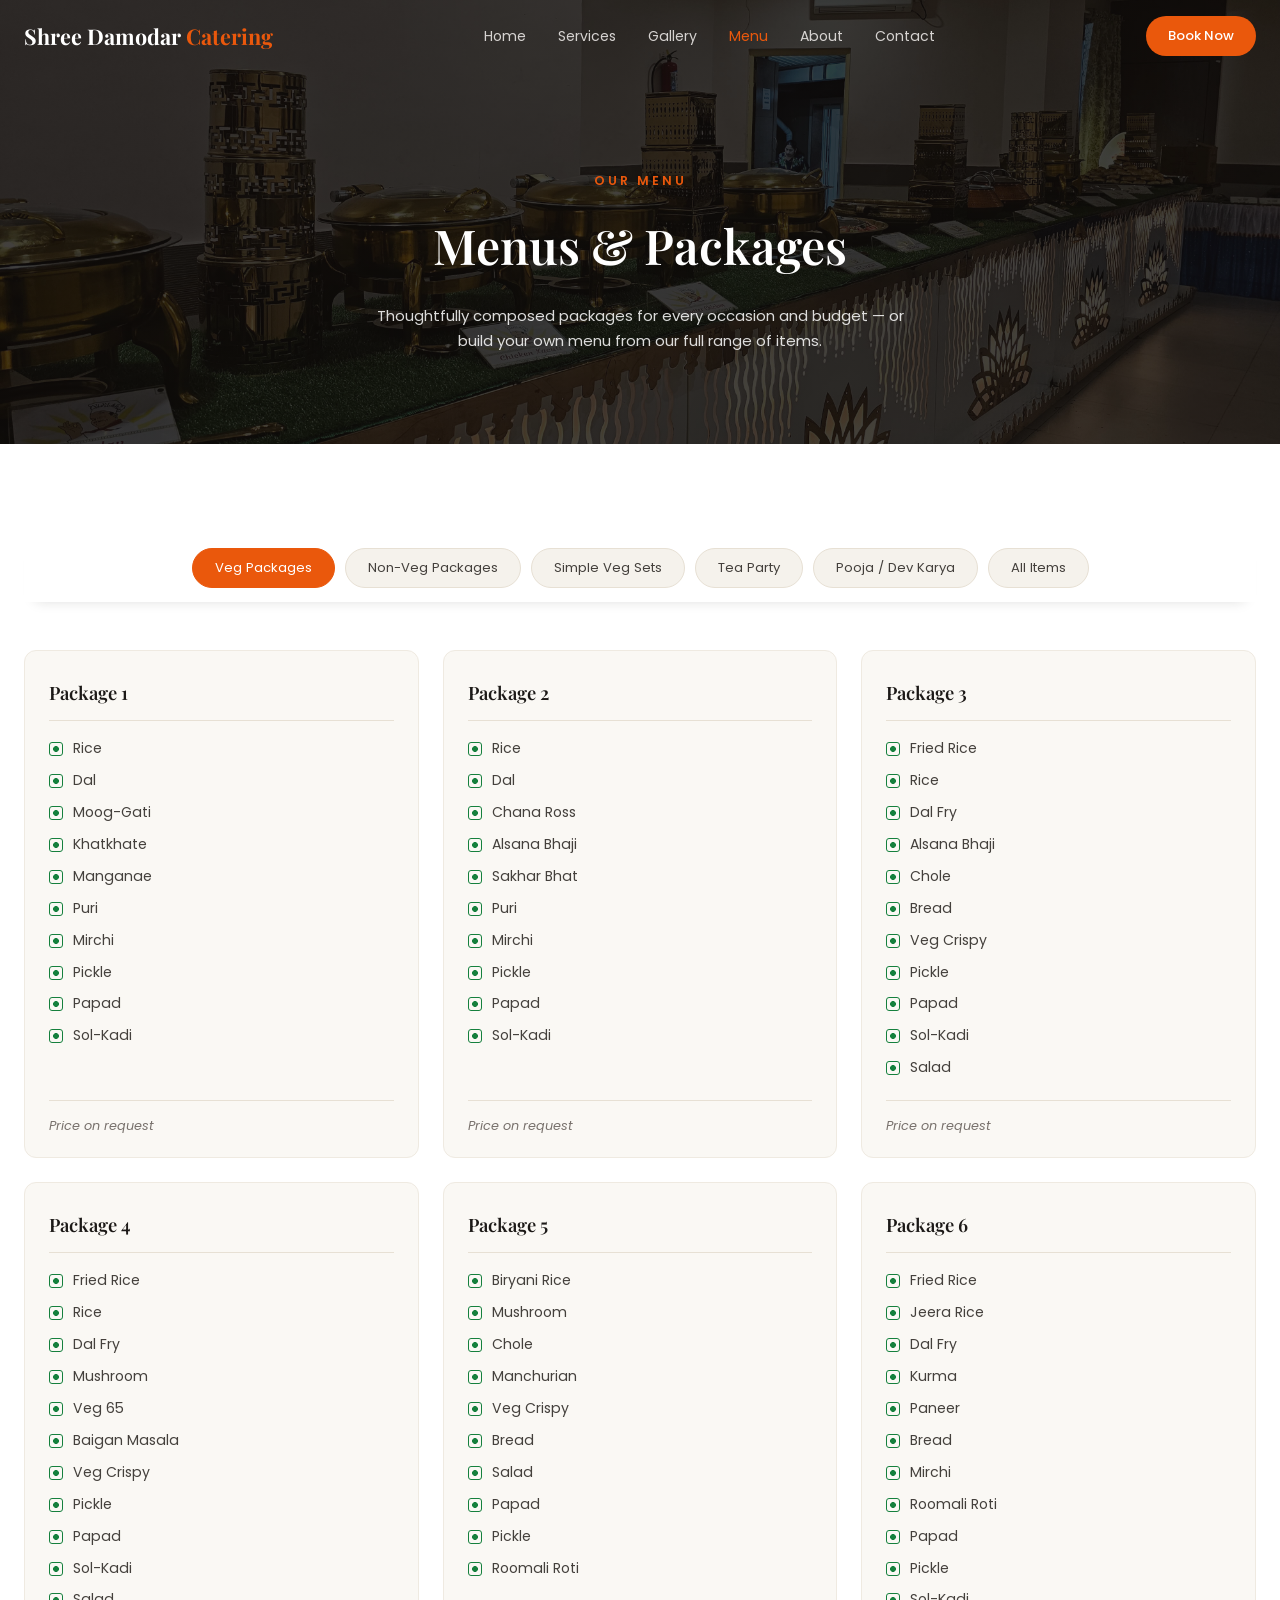
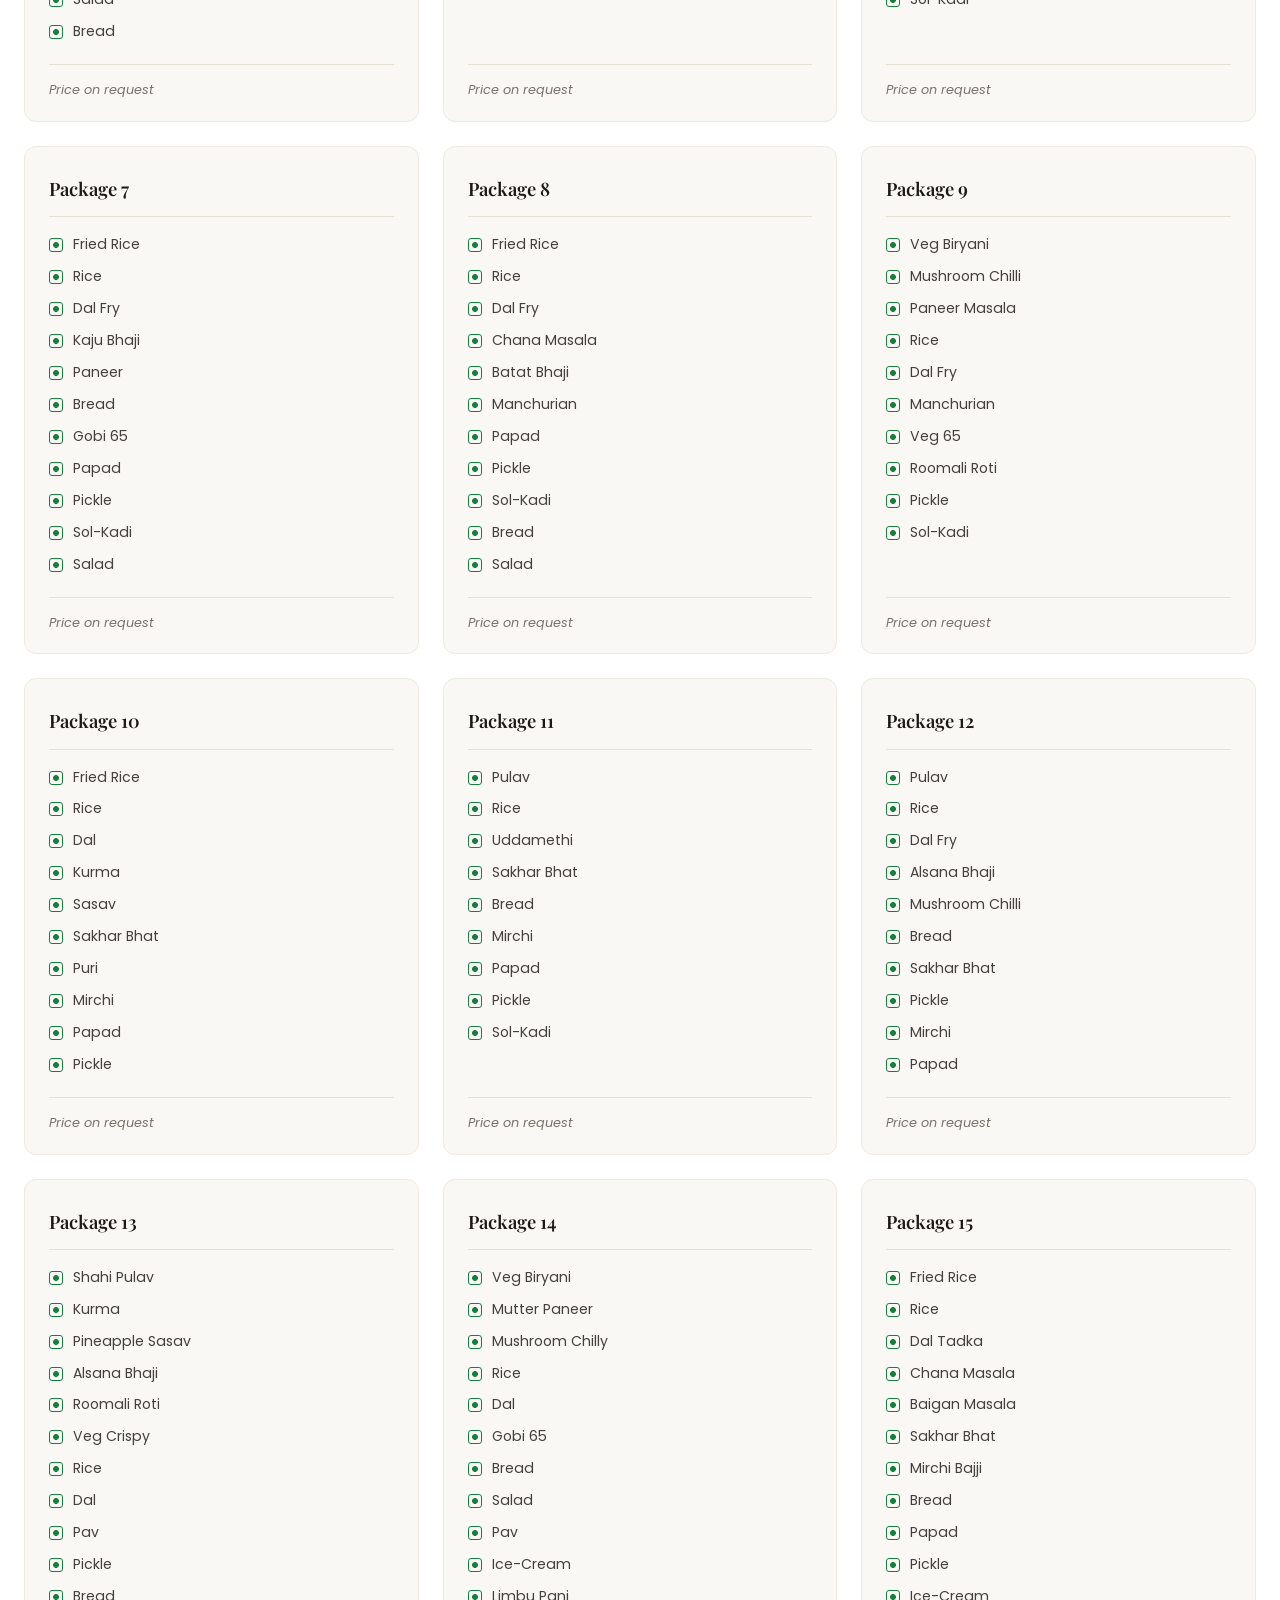
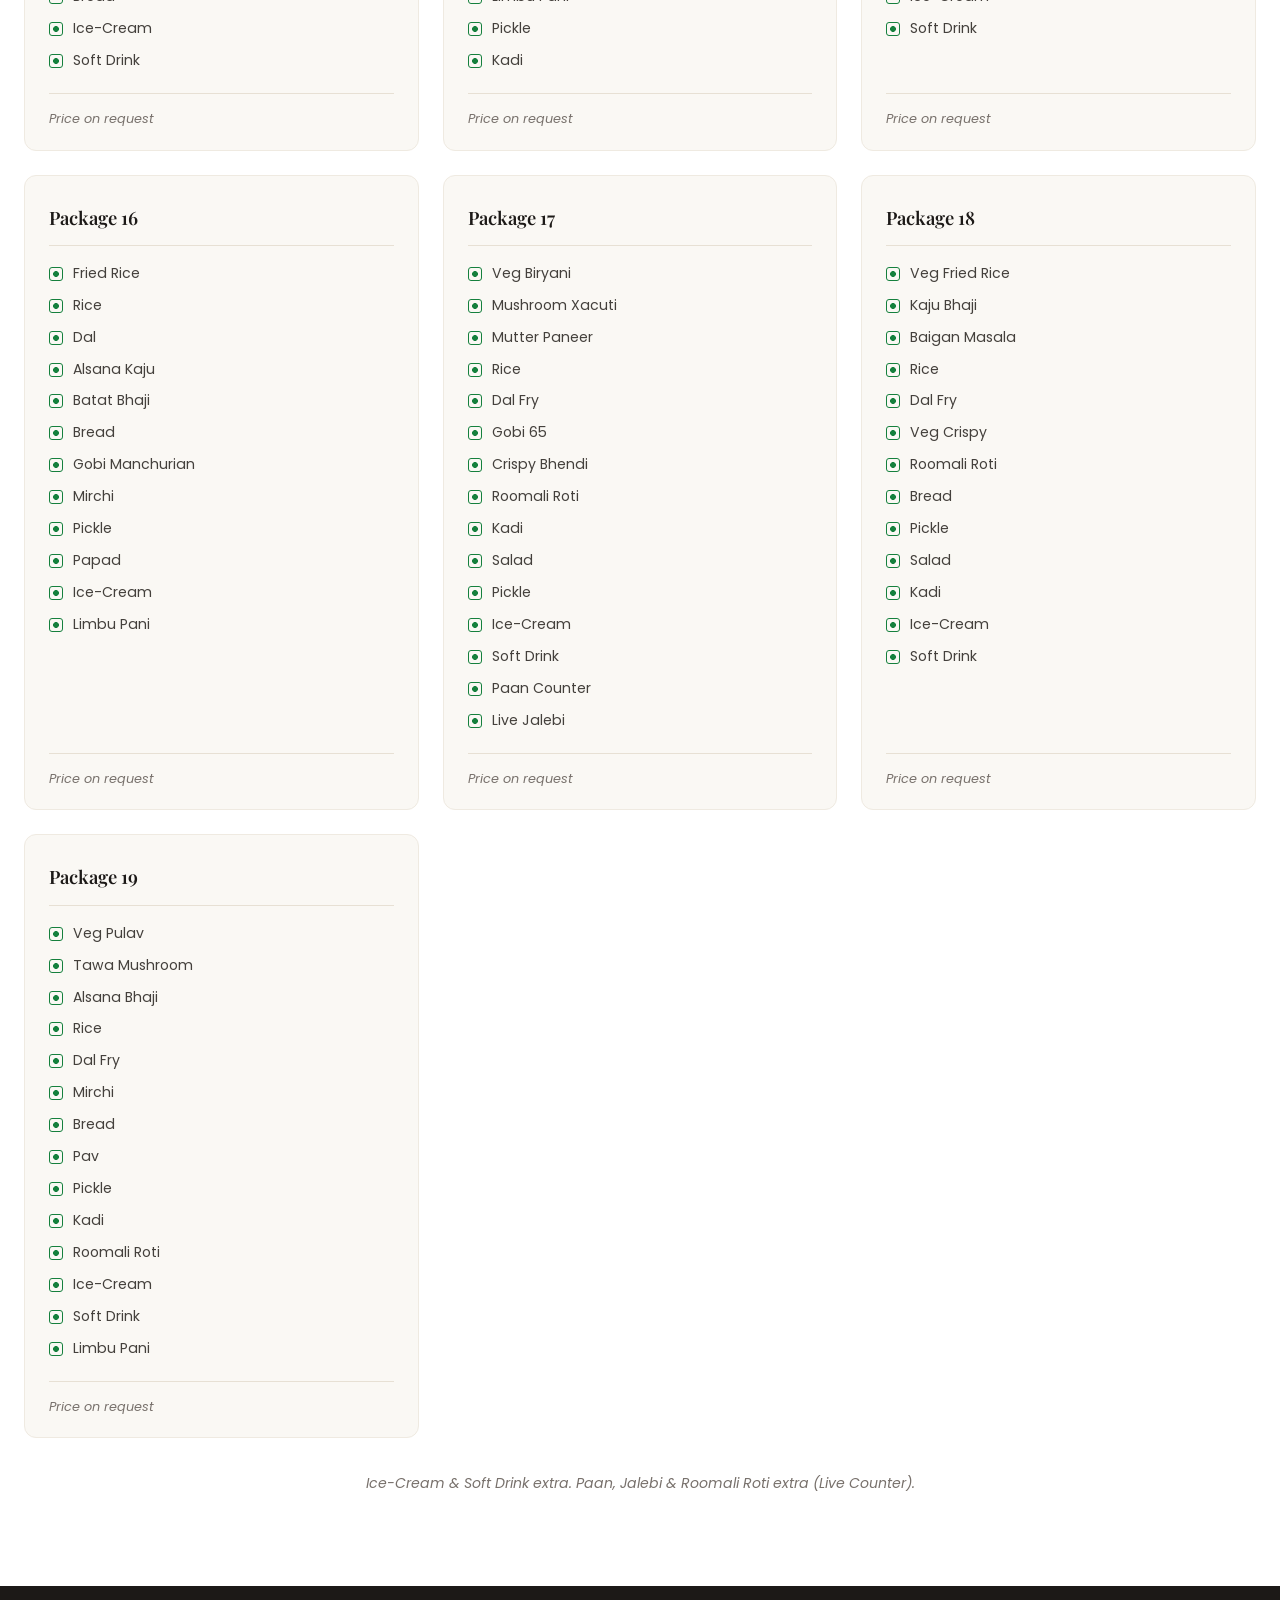
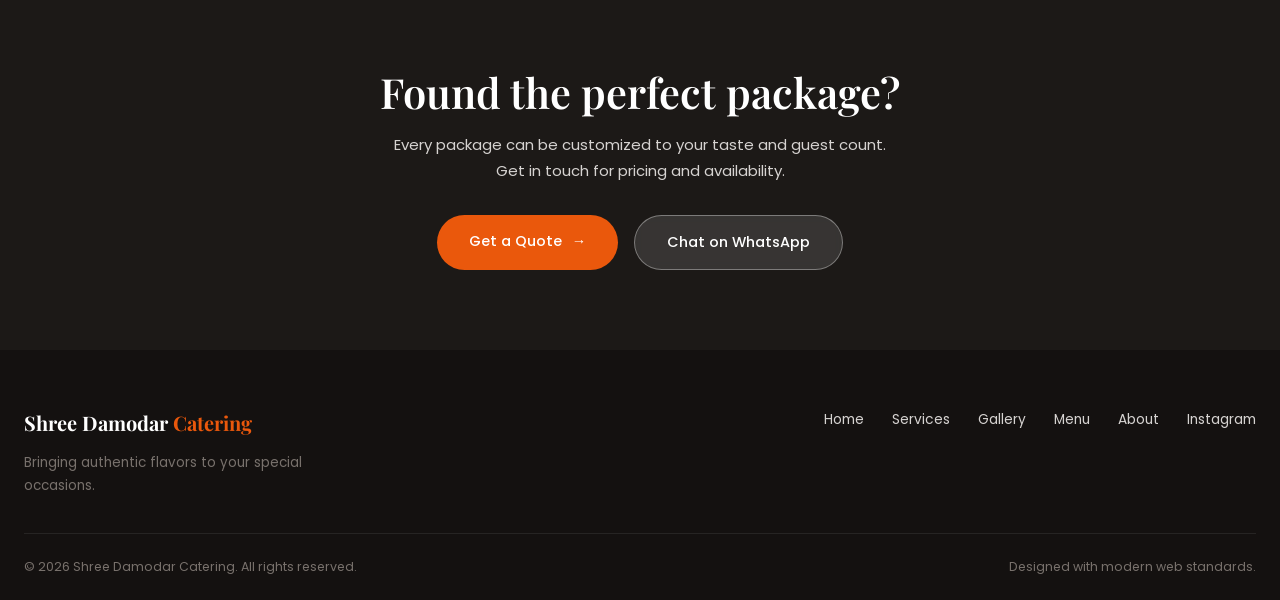
==== commit 118d6250: "Add gallery functionality with carousel and update layout - Introduced a new gallery carousel in gal" ====
--- a/menu.html
+++ b/menu.html
@@ -20,7 +20,7 @@
                 <ul class="nav-menu" id="nav-menu">
                     <li><a href="index.html">Home</a></li>
                     <li><a href="index.html#services">Services</a></li>
-                    <li><a href="index.html#gallery">Gallery</a></li>
+                    <li><a href="gallery.html">Gallery</a></li>
                     <li><a href="menu.html" class="nav-active">Menu</a></li>
                     <li><a href="index.html#about">About</a></li>
                     <li><a href="index.html#contact">Contact</a></li>
@@ -1574,9 +1574,10 @@
                 <ul class="footer-links">
                     <li><a href="index.html">Home</a></li>
                     <li><a href="index.html#services">Services</a></li>
-                    <li><a href="index.html#gallery">Gallery</a></li>
+                    <li><a href="gallery.html">Gallery</a></li>
                     <li><a href="menu.html">Menu</a></li>
                     <li><a href="index.html#about">About</a></li>
+                    <li><a href="https://www.instagram.com/shreedamodarcatering/" target="_blank" rel="noopener">Instagram</a></li>
                 </ul>
             </div>
             <div class="footer-bottom">
--- a/styles.css
+++ b/styles.css
@@ -31,7 +31,7 @@
 
 img { max-width: 100%; display: block; }
 
-.container { max-width: 1140px; margin: 0 auto; padding: 0 24px; }
+.container { max-width: 1440px; margin: 0 auto; padding: 0 24px; }
 
 .section { padding: 90px 0; }
 
@@ -179,13 +179,21 @@
     align-items: center;
 }
 
-.about-image { position: relative; }
-.about-image img {
+.about-collage {
+    position: relative;
+    display: grid;
+    grid-template-columns: 1fr 1fr;
+    gap: 20px;
+    align-items: start;
+}
+.collage-col { display: flex; flex-direction: column; gap: 20px; }
+.collage-col-offset { margin-top: 48px; }
+.collage-col img {
     width: 100%;
-    aspect-ratio: 5 / 4;
+    aspect-ratio: 3 / 4;
     object-fit: cover;
     border-radius: var(--radius);
-    box-shadow: var(--shadow);
+    box-shadow: 0 8px 22px rgba(28, 25, 23, 0.12);
 }
 
 .experience-badge {
@@ -337,6 +345,90 @@
 }
 
 .gallery-item.hidden { display: none; }
+
+/* Homepage gallery carousel */
+.carousel {
+    position: relative;
+    max-width: 880px;
+    margin: 0 auto;
+    overflow: hidden;
+    border-radius: var(--radius);
+    box-shadow: 0 20px 50px rgba(0, 0, 0, 0.4);
+}
+
+.carousel-track {
+    display: flex;
+    transition: transform 0.55s ease;
+}
+
+.carousel-slide {
+    flex: 0 0 100%;
+    aspect-ratio: 16 / 9;
+    cursor: pointer;
+}
+.carousel-slide img { width: 100%; height: 100%; object-fit: cover; }
+
+.carousel-arrow {
+    position: absolute;
+    top: 50%;
+    transform: translateY(-50%);
+    width: 46px; height: 46px;
+    border-radius: 50%;
+    border: 1px solid rgba(255, 255, 255, 0.3);
+    background: rgba(20, 17, 16, 0.45);
+    color: #fff;
+    display: flex;
+    align-items: center;
+    justify-content: center;
+    padding: 0;
+    cursor: pointer;
+    transition: background 0.25s ease;
+    z-index: 2;
+}
+.carousel-arrow svg { width: 22px; height: 22px; }
+.carousel-arrow:hover { background: var(--accent); border-color: var(--accent); }
+.carousel-prev { left: 16px; }
+.carousel-next { right: 16px; }
+
+.carousel-dots {
+    position: absolute;
+    left: 0; right: 0;
+    bottom: 0;
+    display: flex;
+    justify-content: center;
+    align-items: center;
+    gap: 8px;
+    padding: 26px 0 12px;
+    background: linear-gradient(transparent, rgba(15, 12, 10, 0.75));
+    z-index: 2;
+}
+.carousel-dot {
+    width: 18px; height: 6px;
+    border-radius: 999px;
+    border: none;
+    background: rgba(255, 255, 255, 0.4);
+    cursor: pointer;
+    padding: 0;
+    overflow: hidden;
+    transition: width 0.3s ease;
+}
+.carousel-dot.active { width: 64px; }
+.dot-fill {
+    display: block;
+    height: 100%;
+    width: 0;
+    border-radius: 999px;
+    background: var(--accent);
+}
+.carousel-dot.active .dot-fill { animation: dot-progress 4.5s linear forwards; }
+.carousel:hover .carousel-dot.active .dot-fill { animation-play-state: paused; }
+
+@keyframes dot-progress {
+    from { width: 0; }
+    to { width: 100%; }
+}
+
+.gallery-cta { text-align: center; margin-top: 40px; }
 
 /* Gallery pagination */
 .gallery-pagination {
@@ -457,6 +549,7 @@
 .contact-item p a { color: inherit; text-decoration: none; transition: color 0.25s ease; }
 .contact-item p a:hover { color: var(--accent); }
 .whatsapp-icon { color: #25d366; }
+.instagram-icon { color: #e1306c; }
 
 .map-embed {
     margin-top: 34px;
@@ -465,6 +558,8 @@
     border: 1px solid rgba(255, 255, 255, 0.1);
 }
 .map-embed iframe { display: block; width: 100%; height: 260px; border: 0; }
+.map-full { margin-top: 64px; }
+.map-full iframe { height: auto; aspect-ratio: 3/1; }
 
 .contact-card {
     background: var(--white);
@@ -789,6 +884,7 @@
     .alacarte-grid { columns: 2; }
     .gallery-grid { grid-template-columns: repeat(3, 1fr); }
     .about-grid, .contact-grid { grid-template-columns: 1fr; gap: 56px; }
+    .about-collage { max-width: 540px; margin: 0 auto; }
     .experience-badge { right: 14px; bottom: -22px; }
 }
 
